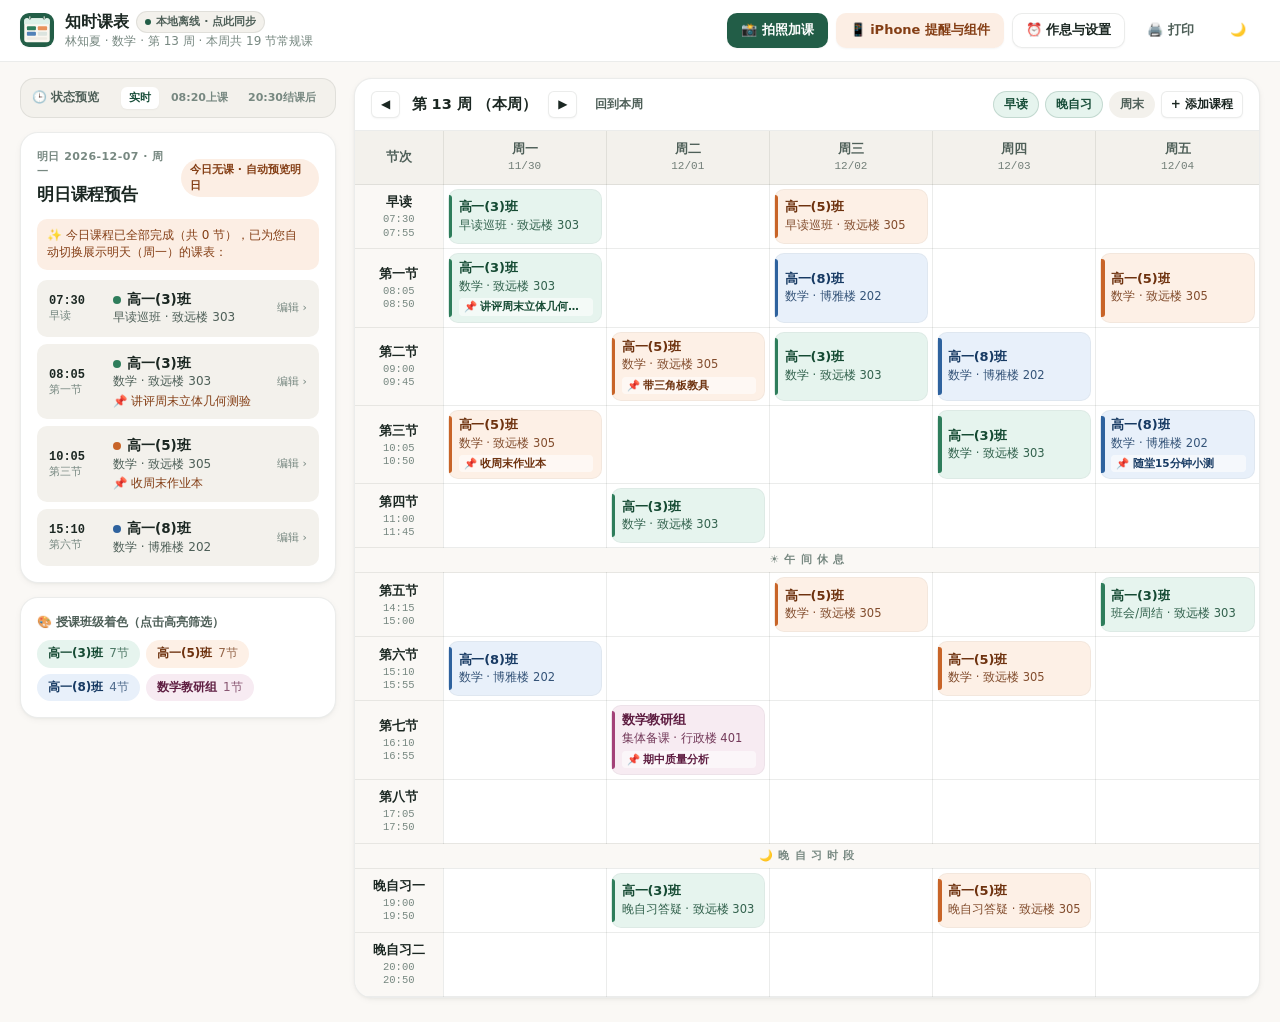
==== index.html @ 3571cd8d "feat: initial release of Teacher Timetable PWA v1.0.0" ====
<!DOCTYPE html>
<html lang="zh-CN" data-theme="light">
<head>
  <meta charset="UTF-8" />
  <meta name="viewport" content="width=device-width, initial-scale=1.0, viewport-fit=cover" />
  <title>知时课表 · 教师极简智能课程表 (PWA)</title>
  <meta name="description" content="专为中小学与职校教师打造的极简智能课程表 PWA：Web端一屏总览、今日上完自动预览明日课程、拍照AI识别导入、支持iPhone日历准时提醒与桌面小组件。" />
  <meta name="theme-color" content="#235E47" id="meta-theme-color" />

  <!-- iOS Safari PWA Home Screen Support -->
  <meta name="apple-mobile-web-app-capable" content="yes" />
  <meta name="apple-mobile-web-app-status-bar-style" content="default" />
  <meta name="apple-mobile-web-app-title" content="知时课表" />
  <link rel="apple-touch-icon" href="/icons/apple-touch-icon.png" />
  <link rel="icon" type="image/svg+xml" href="/icons/icon.svg" />
  <link rel="manifest" href="/manifest.webmanifest" />

  <link rel="stylesheet" href="/styles/index.css" />
</head>
<body data-mobile-tab="today">
  <!-- Top Navigation Header -->
  <header class="topbar">
    <div class="topbar-inner">
      <div class="brand-group">
        <img src="/icons/icon.svg" alt="知时课表图标" class="brand-logo" />
        <div class="brand-titles">
          <h1>
            <span>知时课表</span>
            <button type="button" class="sync-pill" id="btn-sync-pill" title="6位同步码多端同步">
              <span class="sync-dot"></span>
              <span id="sync-pill-text">本地离线 · 点此同步</span>
            </button>
          </h1>
          <div class="brand-subtitle" id="header-subtitle">加载课表中...</div>
        </div>
      </div>

      <nav class="topbar-actions" aria-label="主工具栏">
        <button type="button" class="btn btn-primary" id="btn-open-ocr">
          <span>📸 拍照加课</span>
        </button>
        <button type="button" class="btn btn-amber" id="btn-open-ios">
          <span>📱 iPhone 提醒与组件</span>
        </button>
        <button type="button" class="btn hide-mobile" id="btn-open-settings">
          <span>⏰ 作息与设置</span>
        </button>
        <button type="button" class="btn btn-ghost hide-mobile" id="btn-print" title="打印或导出PDF课表">
          <span>🖨️ 打印</span>
        </button>
        <button type="button" class="btn btn-ghost" id="btn-theme-toggle" title="切换浅色/深色模式" aria-label="切换主题">
          <span id="theme-icon">🌙</span>
        </button>
      </nav>
    </div>
  </header>

  <!-- Main Workspace -->
  <main class="workspace">
    <!-- Left Focus Rail (Desktop Sticky Rail / Mobile Default Today-Tomorrow View) -->
    <aside class="focus-rail" aria-label="今日与明日课程聚焦">
      <!-- Time Simulation Switcher so teachers/testers can verify Today -> Tomorrow switch immediately -->
      <div class="sim-bar">
        <span class="sim-bar-label">🕒 状态预览</span>
        <div class="sim-pills" role="group" aria-label="时间状态模拟">
          <button type="button" class="sim-pill active" data-sim="live" id="sim-btn-live">实时</button>
          <button type="button" class="sim-pill" data-sim="morning" id="sim-btn-morning">08:20上课</button>
          <button type="button" class="sim-pill" data-sim="afterschool" id="sim-btn-after">20:30结课后</button>
        </div>
      </div>

      <!-- Mobile Quick Day Selector -->
      <div class="mobile-day-strip" id="mobile-day-strip"></div>

      <!-- Smart Today ⇄ Tomorrow Card -->
      <section class="card" id="focus-card-container" aria-live="polite"></section>

      <!-- Class Color Legend & Spotlight Filter -->
      <section class="card" id="class-filter-card">
        <div class="class-chips-title">
          <span>🎨 授课班级着色（点击高亮筛选）</span>
          <button type="button" class="btn btn-ghost btn-sm" id="btn-clear-spotlight" style="display:none;">显示全部</button>
        </div>
        <div class="class-chips-wrap" id="class-chips-wrap"></div>
      </section>
    </aside>

    <!-- Main Full-Week Timetable Grid Stage -->
    <section class="grid-stage" aria-label="整周课程表总览">
      <div class="grid-toolbar">
        <div class="week-nav">
          <button type="button" class="btn btn-sm" id="btn-prev-week" aria-label="上一周">◀</button>
          <span class="week-label" id="week-nav-label">第 1 周</span>
          <button type="button" class="btn btn-sm" id="btn-next-week" aria-label="下一周">▶</button>
          <button type="button" class="btn btn-ghost btn-sm" id="btn-reset-week">回到本周</button>
        </div>

        <div class="grid-toggles">
          <button type="button" class="toggle-chip on" id="toggle-morning-read">早读</button>
          <button type="button" class="toggle-chip on" id="toggle-evening">晚自习</button>
          <button type="button" class="toggle-chip" id="toggle-weekend">周末</button>
          <button type="button" class="btn btn-sm" id="btn-quick-add-lesson">+ 添加课程</button>
        </div>
      </div>

      <div class="timetable-scroll">
        <table class="timetable-table" id="weekly-table">
          <thead id="weekly-thead"></thead>
          <tbody id="weekly-tbody"></tbody>
        </table>
      </div>
    </section>
  </main>

  <!-- Mobile Bottom Navigation Bar -->
  <nav class="mobile-tabbar" aria-label="移动端底部导航">
    <button type="button" class="mob-tab active" data-mob-tab="today" id="mob-tab-today">
      <span>📅</span>
      <span>今日/明日</span>
    </button>
    <button type="button" class="mob-tab" data-mob-tab="week" id="mob-tab-week">
      <span>🗂️</span>
      <span>整周课表</span>
    </button>
    <button type="button" class="mob-tab" data-mob-tab="ocr" id="mob-tab-ocr">
      <span>📸</span>
      <span>拍照加课</span>
    </button>
    <button type="button" class="mob-tab" data-mob-tab="ios" id="mob-tab-ios">
      <span>📱</span>
      <span>提醒/组件</span>
    </button>
  </nav>

  <!-- ========================================================================
       Modal 1: Lesson Editor + Single-Occurrence Override + Memo Note
       ======================================================================== -->
  <div class="modal-backdrop" id="modal-lesson" role="dialog" aria-modal="true" aria-labelledby="modal-lesson-title">
    <div class="modal-panel">
      <div class="modal-head">
        <div>
          <h2 id="modal-lesson-title">编辑课程与随堂备忘</h2>
          <p id="modal-lesson-subtitle">周一 · 第一节 (08:05 - 08:50)</p>
        </div>
        <button type="button" class="btn btn-ghost btn-sm" data-close-modal="modal-lesson">✕</button>
      </div>

      <div class="mode-tabs" role="tablist">
        <button type="button" class="mode-tab active" id="tab-edit-regular">每周常规课 & 备忘</button>
        <button type="button" class="mode-tab" id="tab-edit-override">仅本周调课 / 代课 / 停课</button>
      </div>

      <!-- Regular Weekly Lesson Form -->
      <form id="form-lesson-regular">
        <div class="form-grid">
          <div class="form-field">
            <label for="inp-les-day">星期</label>
            <select class="select" id="inp-les-day"></select>
          </div>
          <div class="form-field">
            <label for="inp-les-period">节次</label>
            <select class="select" id="inp-les-period"></select>
          </div>
          <div class="form-field">
            <label for="inp-les-class">授课班级（自动分配班级色标）*</label>
            <input class="input" type="text" id="inp-les-class" placeholder="例如：高一(3)班" required />
            <div class="quick-tags" id="quick-class-tags"></div>
          </div>
          <div class="form-field">
            <label for="inp-les-subject">科目 / 课程内容</label>
            <input class="input" type="text" id="inp-les-subject" placeholder="例如：数学 / 早读巡班" />
          </div>
          <div class="form-field">
            <label for="inp-les-room">教室 / 地点</label>
            <input class="input" type="text" id="inp-les-room" placeholder="例如：致远楼 303" />
          </div>
          <div class="form-field">
            <label for="inp-les-weektype">单双周规则</label>
            <select class="select" id="inp-les-weektype">
              <option value="all">每周都上</option>
              <option value="odd">仅单周上</option>
              <option value="even">仅双周上</option>
            </select>
          </div>
          <div class="form-field full">
            <label for="inp-les-memo">📌 随堂一句话备忘贴（在今日卡片、iPhone提醒与桌面小组件同步展示）</label>
            <input class="input" type="text" id="inp-les-memo" placeholder="如：收周末卷子 / 讲评第3章P42 / 带圆规三角板" />
            <div class="quick-tags">
              <button type="button" class="quick-tag" data-memo-fill="收作业本">收作业本</button>
              <button type="button" class="quick-tag" data-memo-fill="讲评测试卷">讲评测试卷</button>
              <button type="button" class="quick-tag" data-memo-fill="随堂小测">随堂小测</button>
              <button type="button" class="quick-tag" data-memo-fill="带教学教具">带教学教具</button>
              <button type="button" class="quick-tag" data-memo-fill="">清空备忘</button>
            </div>
          </div>
        </div>

        <div class="modal-foot">
          <button type="button" class="btn btn-danger" id="btn-delete-lesson">删除本节常规课</button>
          <div style="display:flex; gap:8px;">
            <button type="button" class="btn" data-close-modal="modal-lesson">取消</button>
            <button type="submit" class="btn btn-primary" id="btn-save-regular">保存课程</button>
          </div>
        </div>
      </form>

      <!-- Single-Date Override Form (调课 / 代课 / 停课) -->
      <form id="form-lesson-override" style="display:none;">
        <div class="form-grid">
          <div class="form-field full">
            <label for="inp-ov-type">仅对所选日期（<span id="ov-target-date-label"></span>）生效的临时变动类型</label>
            <select class="select" id="inp-ov-type">
              <option value="swap">🔄 临时调课（换班或换课，仅当天生效）</option>
              <option value="substitute">🤝 替同事代课（仅当天新增/替换）</option>
              <option value="cancel">⏸️ 本节停课 / 调走（当天免提醒，不删常规课表）</option>
              <option value="memo_only">📌 仅当天专属随堂备忘</option>
            </select>
          </div>
          <div class="form-field" id="ov-field-class">
            <label for="inp-ov-class">当天授课班级</label>
            <input class="input" type="text" id="inp-ov-class" placeholder="例如：高一(5)班" />
          </div>
          <div class="form-field" id="ov-field-subject">
            <label for="inp-ov-subject">当天科目</label>
            <input class="input" type="text" id="inp-ov-subject" placeholder="例如：数学" />
          </div>
          <div class="form-field" id="ov-field-room">
            <label for="inp-ov-room">当天教室</label>
            <input class="input" type="text" id="inp-ov-room" placeholder="例如：致远楼 305" />
          </div>
          <div class="form-field" id="ov-field-reason">
            <label for="inp-ov-reason">变动备注（如：与王老师周四第2节互换）</label>
            <input class="input" type="text" id="inp-ov-reason" placeholder="选填，方便日后核对课时" />
          </div>
          <div class="form-field full" id="ov-field-memo">
            <label for="inp-ov-memo">📌 当天随堂备忘贴</label>
            <input class="input" type="text" id="inp-ov-memo" placeholder="例如：布置代课自习任务" />
          </div>
        </div>

        <div class="modal-foot">
          <button type="button" class="btn btn-danger" id="btn-clear-override" style="display:none;">恢复原每周常规课</button>
          <div style="display:flex; gap:8px; margin-left:auto;">
            <button type="button" class="btn" data-close-modal="modal-lesson">取消</button>
            <button type="submit" class="btn btn-primary">保存单次变动</button>
          </div>
        </div>
      </form>
    </div>
  </div>

  <!-- ========================================================================
       Modal 2: Drag-and-Drop Swap Decision Prompt
       ======================================================================== -->
  <div class="modal-backdrop" id="modal-drag-swap" role="dialog" aria-modal="true">
    <div class="modal-panel" style="max-width:440px;">
      <div class="modal-head">
        <div>
          <h2>调整课程节次</h2>
          <p id="drag-swap-desc">您刚将课程拖动到了新节次，请选择生效范围：</p>
        </div>
        <button type="button" class="btn btn-ghost btn-sm" data-close-modal="modal-drag-swap">✕</button>
      </div>
      <div style="display:flex; flex-direction:column; gap:10px;">
        <button type="button" class="btn btn-primary" id="btn-swap-this-week" style="justify-content:flex-start; padding:12px 14px;">
          🔄 仅本周临时调换（推荐 · 不改动其他周常规课表）
        </button>
        <button type="button" class="btn" id="btn-swap-permanent" style="justify-content:flex-start; padding:12px 14px;">
          📌 永久修改每周固定课表
        </button>
      </div>
    </div>
  </div>

  <!-- ========================================================================
       Modal 3: Photo OCR Import + Interactive Grid Proofreader
       ======================================================================== -->
  <div class="modal-backdrop" id="modal-ocr" role="dialog" aria-modal="true" aria-labelledby="modal-ocr-title">
    <div class="modal-panel modal-wide">
      <div class="modal-head">
        <div>
          <h2 id="modal-ocr-title">📸 拍照 / 智能导入课程表</h2>
          <p>支持教务处纸质课表拍照、Excel/钉钉截图识别，导入前可在右侧网格可视化校对</p>
        </div>
        <button type="button" class="btn btn-ghost btn-sm" data-close-modal="modal-ocr">✕</button>
      </div>

      <div class="mode-tabs">
        <button type="button" class="mode-tab active" id="ocr-tab-photo">📷 拍照 / 传图 AI 识别</button>
        <button type="button" class="mode-tab" id="ocr-tab-text">📋 粘贴 Excel / 文本 / 免Key提示词</button>
      </div>

      <!-- Photo Upload Panel -->
      <div id="ocr-panel-photo">
        <input type="file" id="inp-ocr-file" accept="image/*" style="display:none;" />
        <div class="ocr-dropzone" id="ocr-dropzone">
          <div style="font-size:28px; margin-bottom:6px;">📸</div>
          <div style="font-weight:700; font-size:15px; margin-bottom:4px;">点击拍照 / 从手机相册选择课表照片，或将截图拖入此处</div>
          <div style="font-size:12px; color:var(--ink-muted); margin-bottom:12px;">支持纸质任课表、Excel排课截图、微信群课表图</div>
          <div style="display:flex; justify-content:center; gap:10px; flex-wrap:wrap;">
            <button type="button" class="btn btn-primary" id="btn-pick-photo">选择照片 / 拍照</button>
            <button type="button" class="btn btn-amber" id="btn-try-demo-photo">✨ 试用示例纸质课表照片（秒出体验）</button>
          </div>
        </div>

        <details style="margin-top:10px; background:var(--bg-subtle); padding:10px 14px; border-radius:var(--radius-sm);">
          <summary style="cursor:pointer; font-size:12.5px; font-weight:700; color:var(--ink-secondary);">
            ⚙️ 视觉大模型接口设置（支持服务端预设或填入通义千问 Qwen-VL / OpenAI 兼容 Key）
          </summary>
          <div class="form-grid" style="margin-top:10px;">
            <div class="form-field">
              <label for="inp-vision-base">API 接口地址 (OpenAI 兼容)</label>
              <input class="input" type="text" id="inp-vision-base" placeholder="https://dashscope.aliyuncs.com/compatible-mode/v1" />
            </div>
            <div class="form-field">
              <label for="inp-vision-model">视觉模型名称</label>
              <input class="input" type="text" id="inp-vision-model" placeholder="qwen-vl-max-latest" />
            </div>
            <div class="form-field full">
              <label for="inp-vision-key">API Key（仅保存在您本地浏览器，服务端已配环境变量时可留空）</label>
              <input class="input" type="password" id="inp-vision-key" placeholder="sk-..." />
            </div>
          </div>
        </details>
      </div>

      <!-- Text / Excel / Prompt Fallback Panel -->
      <div id="ocr-panel-text" style="display:none;">
        <div style="display:flex; align-items:center; justify-content:space-between; gap:8px; margin-bottom:8px; flex-wrap:wrap;">
          <span style="font-size:12.5px; color:var(--ink-secondary);">
            没配 API Key？点右侧复制专属提示词，连同照片发给<strong>豆包 / Kimi / 通义 / 元宝</strong>，把返回的 JSON 粘在下方即可；也支持直接从 Excel 复制表格粘贴！
          </span>
          <button type="button" class="btn btn-amber btn-sm" id="btn-copy-ai-prompt">📋 一键复制 AI 识图提示词</button>
        </div>
        <textarea class="textarea" id="inp-ocr-rawtext" rows="6" placeholder="支持粘贴：&#10;1. 任意 AI 返回的 JSON 代码块&#10;2. Excel / WPS 直接框选复制的课表单元格&#10;3. 文本行，例如：周一 第1-2节 高一(3)班 数学 致远楼303"></textarea>
        <div style="margin-top:8px; text-align:right;">
          <button type="button" class="btn btn-primary" id="btn-parse-rawtext">解析文本并进入网格校对 ›</button>
        </div>
      </div>

      <!-- Split-Screen Visual Proofreader (shown after photo/text recognition) -->
      <div id="ocr-proof-section" style="display:none;">
        <div style="margin-top:16px; padding-top:14px; border-top:1px solid var(--border-hairline); display:flex; align-items:center; justify-content:space-between; flex-wrap:wrap; gap:8px;">
          <div>
            <strong id="ocr-proof-summary" style="font-size:14.5px; color:var(--brand-ink);">✅ 已识别出 19 节课程</strong>
            <span style="font-size:12px; color:var(--ink-muted); margin-left:8px;">点击右侧任意格子可微调班级/科目，核对无误后点击底部确认导入</span>
          </div>
          <label style="font-size:12.5px; display:flex; align-items:center; gap:6px;">
            导入方式：
            <select class="select" id="sel-import-mode" style="width:auto; padding:4px 8px; font-size:12px;">
              <option value="replace">覆盖现有周课表（推荐新学期）</option>
              <option value="merge">合并追加（保留不冲突的原课程）</option>
            </select>
          </label>
        </div>

        <div class="ocr-split">
          <div class="ocr-photo-box" id="ocr-photo-preview-wrap">
            <img id="ocr-photo-img" src="/sample-timetable.png" alt="课表原图对照" />
          </div>
          <div style="overflow-x:auto;">
            <table class="proof-grid-table" id="ocr-proof-table"></table>
          </div>
        </div>

        <div class="modal-foot">
          <button type="button" class="btn btn-ghost" id="btn-reset-ocr">重新上传</button>
          <div style="display:flex; gap:8px;">
            <button type="button" class="btn" data-close-modal="modal-ocr">取消</button>
            <button type="button" class="btn btn-primary" id="btn-confirm-ocr-import">✅ 确认导入到我的课程表</button>
          </div>
        </div>
      </div>
    </div>
  </div>

  <!-- ========================================================================
       Modal 4: iPhone Reminders, Scriptable Home Screen Widget & 6-Digit Sync
       ======================================================================== -->
  <div class="modal-backdrop" id="modal-ios" role="dialog" aria-modal="true" aria-labelledby="modal-ios-title">
    <div class="modal-panel modal-wide">
      <div class="modal-head">
        <div>
          <h2 id="modal-ios-title">📱 iPhone 课程提醒 · 今日/明日桌面小组件 · 多端同步</h2>
          <p>无需开发或安装专属 App，一套 Web/PWA 同时打通苹果系统日历闹钟与桌面小组件</p>
        </div>
        <button type="button" class="btn btn-ghost btn-sm" data-close-modal="modal-ios">✕</button>
      </div>

      <!-- Step 1: 6-digit Sync Code -->
      <div class="sync-code-box" style="margin-bottom:16px; flex-wrap:wrap;">
        <div>
          <div style="font-size:12px; font-weight:700; color:var(--ink-secondary);">第一步：6 位多端同步码（免注册 · 电脑排课手机秒同步，同时用于小组件与日历动态订阅）</div>
          <div style="display:flex; align-items:center; gap:12px; margin-top:4px;">
            <span class="sync-digits" id="ios-sync-code-display">未开启</span>
            <span id="ios-sync-status-hint" style="font-size:12px; color:var(--ink-muted);">生成后修改课表将自动云端同步</span>
          </div>
        </div>
        <div style="display:flex; gap:8px; flex-wrap:wrap; align-items:center;">
          <button type="button" class="btn btn-primary btn-sm" id="btn-create-sync-code">✨ 一键生成同步码</button>
          <input class="input" type="text" id="inp-join-sync-code" placeholder="输入已有6位码" maxlength="12" style="width:128px; padding:5px 9px; font-size:12.5px;" />
          <button type="button" class="btn btn-sm" id="btn-pull-sync-code">拉取同步</button>
        </div>
      </div>

      <div style="display:grid; grid-template-columns: repeat(auto-fit, minmax(340px, 1fr)); gap:16px;">
        <!-- Left Card: Apple System Calendar Reminder + PWA Push -->
        <div class="card" style="background:var(--bg-canvas);">
          <h3 style="margin:0 0 6px; font-size:15.5px;">🔔 1. 苹果手机准时上课提醒（零安装首选）</h3>
          <p style="margin:0 0 12px; font-size:12.5px; color:var(--ink-secondary);">
            点击下方「一键订阅到苹果日历」，iPhone 自带日历将在课前弹窗响铃（锁屏与 Apple Watch 均生效），您在网页端<strong>临时调课或写随堂备忘</strong>会自动同步！
          </p>

          <div class="form-field" style="margin-bottom:12px;">
            <label for="sel-reminder-min">课前提醒提前量</label>
            <select class="select" id="sel-reminder-min">
              <option value="5">课前 5 分钟提醒</option>
              <option value="10">课前 10 分钟提醒</option>
              <option value="15" selected>课前 15 分钟提醒（推荐）</option>
              <option value="20">课前 20 分钟提醒</option>
              <option value="30">课前 30 分钟提醒</option>
            </select>
          </div>

          <div style="display:flex; flex-direction:column; gap:8px;">
            <a class="btn btn-primary" id="link-webcal-subscribe" href="#" style="text-decoration:none;">
              📅 一键订阅到 iPhone 苹果日历 (webcal://)
            </a>
            <div style="display:flex; gap:8px;">
              <button type="button" class="btn btn-sm" id="btn-copy-ics-url" style="flex:1;">复制日历订阅链接</button>
              <button type="button" class="btn btn-sm" id="btn-download-ics" style="flex:1;">下载离线 .ics 文件</button>
            </div>
          </div>

          <hr style="border:none; border-top:1px solid var(--border-hairline); margin:14px 0;" />

          <div style="display:flex; align-items:center; justify-content:space-between; gap:8px;">
            <div>
              <div style="font-weight:700; font-size:13px;">PWA 主屏幕网页通知（双重兜底）</div>
              <div style="font-size:11.5px; color:var(--ink-muted);">Safari「分享 → 添加到主屏幕」后可开启课前通知</div>
            </div>
            <div style="display:flex; gap:6px;">
              <button type="button" class="btn btn-sm" id="btn-enable-pwa-notify">开启通知</button>
              <button type="button" class="btn btn-ghost btn-sm" id="btn-test-pwa-notify">测试提醒</button>
            </div>
          </div>
        </div>

        <!-- Right Card: iOS Home Screen Widget (Today -> Tomorrow Auto Switch) -->
        <div class="card" style="background:var(--bg-canvas);">
          <div style="display:flex; align-items:center; justify-content:space-between; gap:8px; margin-bottom:6px;">
            <h3 style="margin:0; font-size:15.5px;">🧩 2. iPhone 桌面小组件（没课自动看明天）</h3>
          </div>
          <p style="margin:0 0 10px; font-size:12.5px; color:var(--ink-secondary);">
            实时模拟您的课表在 iPhone 桌面上的真实效果——<strong>白天展示今日剩余课，最后一节下课（或当天无课）立即自动切换为明日预告</strong>：
          </p>

          <!-- Live iOS Widget Simulator -->
          <div class="ios-sim-shell">
            <div style="display:flex; gap:6px; flex-wrap:wrap; justify-content:center;">
              <button type="button" class="btn btn-sm" id="wsim-mode-today">☀️ 预览：白天有课态</button>
              <button type="button" class="btn btn-sm" id="wsim-mode-tomorrow">🌙 预览：结课后看明天</button>
              <button type="button" class="btn btn-ghost btn-sm" id="wsim-toggle-dark">切换深浅外观</button>
            </div>

            <div class="ios-widget-card" id="ios-widget-preview-box"></div>
          </div>

          <div style="margin-top:12px; display:flex; gap:8px;">
            <button type="button" class="btn btn-primary" id="btn-copy-scriptable" style="flex:2;">
              📋 一键复制我的专属小组件代码
            </button>
            <button type="button" class="btn btn-sm" id="btn-download-scriptable" style="flex:1;">
              下载 .js 脚本
            </button>
          </div>
          <div style="margin-top:8px; font-size:11.5px; color:var(--ink-muted); line-height:1.5;">
            💡 <strong>30秒配置步骤</strong>：① App Store 免费安装 <strong>Scriptable</strong> → ② 点右上角 <code>+</code> 粘贴上方代码 → ③ 长按 iPhone 桌面添加 Scriptable 中号小组件并选择该脚本即可！
          </div>
        </div>
      </div>
    </div>
  </div>

  <!-- ========================================================================
       Modal 5: Period Bell Times & Teacher Settings
       ======================================================================== -->
  <div class="modal-backdrop" id="modal-settings" role="dialog" aria-modal="true" aria-labelledby="modal-settings-title">
    <div class="modal-panel modal-wide">
      <div class="modal-head">
        <div>
          <h2 id="modal-settings-title">⏰ 学校作息时间与个人设置</h2>
          <p>内置中小学标准节次模板，支持一键批量顺延每节课时长与数据备份</p>
        </div>
        <button type="button" class="btn btn-ghost btn-sm" data-close-modal="modal-settings">✕</button>
      </div>

      <div class="form-grid" style="margin-bottom:16px;">
        <div class="form-field">
          <label for="inp-set-teacher">教师称呼</label>
          <input class="input" type="text" id="inp-set-teacher" placeholder="如：林老师" />
        </div>
        <div class="form-field">
          <label for="inp-set-subject">主要任教学科（新增课程时自动填入）</label>
          <input class="input" type="text" id="inp-set-subject" placeholder="如：数学" />
        </div>
        <div class="form-field">
          <label for="inp-set-semstart">本学期第一周周一日期（用于计算第几周与单双周）</label>
          <input class="input" type="date" id="inp-set-semstart" />
        </div>
        <div class="form-field">
          <label>一键套用标准作息模板</label>
          <div style="display:flex; gap:8px;">
            <button type="button" class="btn btn-sm" id="btn-preset-45">初高中 45 分钟制</button>
            <button type="button" class="btn btn-sm" id="btn-preset-40">小学 40 分钟制</button>
          </div>
        </div>
      </div>

      <div style="max-height:300px; overflow-y:auto; border:1px solid var(--border-hairline); border-radius:var(--radius-md); padding:10px;">
        <table class="proof-grid-table" id="settings-periods-table"></table>
      </div>

      <div class="modal-foot" style="flex-wrap:wrap;">
        <div style="display:flex; gap:8px; flex-wrap:wrap;">
          <button type="button" class="btn btn-sm" id="btn-export-json">导出 JSON 备份</button>
          <label class="btn btn-sm" style="margin:0;">
            导入 JSON 备份
            <input type="file" id="inp-import-json" accept=".json,application/json" style="display:none;" />
          </label>
          <button type="button" class="btn btn-danger btn-sm" id="btn-clear-all-lessons">清空整表重排</button>
        </div>
        <div style="display:flex; gap:8px;">
          <button type="button" class="btn" data-close-modal="modal-settings">取消</button>
          <button type="button" class="btn btn-primary" id="btn-save-settings">保存作息与设置</button>
        </div>
      </div>
    </div>
  </div>

  <!-- Toast Container -->
  <div class="toast-stack" id="toast-stack" aria-live="polite"></div>

  <script type="module" src="/js/app.js"></script>
</body>
</html>
---- styles/index.css ----
/* ==========================================================================
   知时课表 · Teacher Timetable PWA — Core Design System (Vanilla CSS)
   Aesthetic: Warm Campus Editorial · Crisp, Calm, Glanceable
   ========================================================================== */

:root {
  /* Surfaces */
  --bg-canvas: hsl(40, 33%, 97%);
  --bg-surface: hsl(0, 0%, 100%);
  --bg-subtle: hsl(40, 22%, 94%);
  --bg-muted: hsl(40, 18%, 91%);
  --bg-elevated: hsla(0, 0%, 100%, 0.92);

  /* Typography Ink */
  --ink-primary: hsl(156, 18%, 13%);
  --ink-secondary: hsl(156, 10%, 34%);
  --ink-muted: hsl(156, 7%, 50%);
  --ink-faint: hsl(156, 6%, 66%);

  /* Brand & Functional Accents */
  --brand: hsl(157, 46%, 25%);
  --brand-hover: hsl(157, 48%, 20%);
  --brand-soft: hsl(154, 38%, 93%);
  --brand-ink: hsl(157, 52%, 20%);

  --amber: hsl(23, 67%, 46%);
  --amber-soft: hsl(26, 78%, 94%);
  --amber-ink: hsl(22, 72%, 30%);

  --danger: hsl(4, 62%, 48%);
  --danger-soft: hsl(4, 76%, 95%);

  /* Hairlines & Elevation */
  --border-hairline: hsla(156, 16%, 16%, 0.09);
  --border-strong: hsla(156, 16%, 16%, 0.17);
  --shadow-xs: 0 1px 2px hsla(156, 20%, 12%, 0.04);
  --shadow-sm: 0 2px 8px -2px hsla(156, 20%, 12%, 0.07), 0 1px 3px hsla(156, 20%, 12%, 0.04);
  --shadow-md: 0 10px 28px -6px hsla(156, 22%, 12%, 0.10), 0 2px 6px hsla(156, 20%, 12%, 0.05);
  --shadow-modal: 0 24px 60px -12px hsla(156, 25%, 10%, 0.24);

  /* Radii */
  --radius-xs: 6px;
  --radius-sm: 10px;
  --radius-md: 14px;
  --radius-lg: 18px;
  --radius-xl: 24px;

  /* 8 Harmonious Teaching-Class Color Palettes (Light) */
  --cls-0-bg: #E6F4EE; --cls-0-ink: #154A33; --cls-0-bar: #2E7D5B;
  --cls-1-bg: #FDF0E6; --cls-1-ink: #6E320F; --cls-1-bar: #C86428;
  --cls-2-bg: #E8F0FA; --cls-2-ink: #173A63; --cls-2-bar: #2E629E;
  --cls-3-bg: #F7EBF2; --cls-3-ink: #5E1D41; --cls-3-bar: #A34178;
  --cls-4-bg: #EEF3E4; --cls-4-ink: #324711; --cls-4-bar: #5C7A29;
  --cls-5-bg: #F5EFE4; --cls-5-ink: #4F3914; --cls-5-bar: #8C6830;
  --cls-6-bg: #E5F3F5; --cls-6-ink: #11464F; --cls-6-bar: #237887;
  --cls-7-bg: #FCECEB; --cls-7-ink: #661D1A; --cls-7-bar: #B8433E;

  --font-sans: -apple-system, BlinkMacSystemFont, "PingFang SC", "Hiragino Sans GB", "Noto Sans CJK SC", "Microsoft YaHei", system-ui, sans-serif;
  --font-mono: ui-monospace, SFMono-Regular, "SF Mono", Menlo, Consolas, monospace;

  --safe-top: env(safe-area-inset-top, 0px);
  --safe-bottom: env(safe-area-inset-bottom, 0px);
}

[data-theme="dark"] {
  --bg-canvas: hsl(210, 14%, 10%);
  --bg-surface: hsl(210, 13%, 14%);
  --bg-subtle: hsl(210, 12%, 18%);
  --bg-muted: hsl(210, 11%, 22%);
  --bg-elevated: hsla(210, 13%, 15%, 0.92);

  --ink-primary: hsl(150, 14%, 93%);
  --ink-secondary: hsl(150, 8%, 72%);
  --ink-muted: hsl(150, 6%, 54%);
  --ink-faint: hsl(150, 5%, 38%);

  --brand: hsl(155, 44%, 56%);
  --brand-hover: hsl(155, 48%, 63%);
  --brand-soft: hsla(155, 42%, 40%, 0.20);
  --brand-ink: hsl(155, 55%, 76%);

  --amber: hsl(27, 82%, 64%);
  --amber-soft: hsla(27, 70%, 42%, 0.22);
  --amber-ink: hsl(28, 86%, 78%);

  --danger: hsl(4, 72%, 64%);
  --danger-soft: hsla(4, 65%, 45%, 0.22);

  --border-hairline: hsla(150, 15%, 88%, 0.09);
  --border-strong: hsla(150, 15%, 88%, 0.18);
  --shadow-xs: 0 1px 2px hsla(0, 0%, 0%, 0.25);
  --shadow-sm: 0 2px 8px hsla(0, 0%, 0%, 0.32);
  --shadow-md: 0 12px 28px hsla(0, 0%, 0%, 0.45);
  --shadow-modal: 0 24px 64px hsla(0, 0%, 0%, 0.65);

  --cls-0-bg: #18362B; --cls-0-ink: #95E4BE; --cls-0-bar: #44A67B;
  --cls-1-bg: #3A2517; --cls-1-ink: #F7BE97; --cls-1-bar: #DF7B3F;
  --cls-2-bg: #192C40; --cls-2-ink: #9DC6F7; --cls-2-bar: #4B86C8;
  --cls-3-bg: #381D2E; --cls-3-ink: #F2AAD1; --cls-3-bar: #C45A95;
  --cls-4-bg: #27321A; --cls-4-ink: #C3E38C; --cls-4-bar: #7DA13D;
  --cls-5-bg: #352B1D; --cls-5-ink: #E8CB9A; --cls-5-bar: #B08644;
  --cls-6-bg: #163136; --cls-6-ink: #90DCE8; --cls-6-bar: #3799A8;
  --cls-7-bg: #3B1C1A; --cls-7-ink: #F7A8A4; --cls-7-bar: #D65B56;
}

*, *::before, *::after {
  box-sizing: border-box;
}

html, body {
  margin: 0;
  padding: 0;
  background: var(--bg-canvas);
  color: var(--ink-primary);
  font-family: var(--font-sans);
  font-size: 14px;
  line-height: 1.45;
  -webkit-font-smoothing: antialiased;
  -webkit-tap-highlight-color: transparent;
}

button, input, select, textarea {
  font: inherit;
  color: inherit;
}

button {
  cursor: pointer;
}

/* ==========================================================================
   Top Navigation Bar
   ========================================================================== */
.topbar {
  position: sticky;
  top: 0;
  z-index: 40;
  padding-top: var(--safe-top);
  background: var(--bg-elevated);
  backdrop-filter: blur(14px);
  -webkit-backdrop-filter: blur(14px);
  border-bottom: 1px solid var(--border-hairline);
}

.topbar-inner {
  max-width: 1480px;
  margin: 0 auto;
  padding: 10px 20px;
  display: flex;
  align-items: center;
  justify-content: space-between;
  gap: 12px;
}

.brand-group {
  display: flex;
  align-items: center;
  gap: 11px;
  min-width: 0;
}

.brand-logo {
  width: 34px;
  height: 34px;
  border-radius: 9px;
  flex-shrink: 0;
  box-shadow: var(--shadow-xs);
}

.brand-titles h1 {
  margin: 0;
  font-size: 16px;
  font-weight: 700;
  letter-spacing: -0.01em;
  display: flex;
  align-items: center;
  gap: 8px;
  white-space: nowrap;
}

.brand-subtitle {
  font-size: 12px;
  color: var(--ink-muted);
  display: flex;
  align-items: center;
  gap: 8px;
}

.sync-pill {
  display: inline-flex;
  align-items: center;
  gap: 5px;
  padding: 2px 8px;
  border-radius: 99px;
  font-size: 11px;
  font-weight: 600;
  background: var(--bg-subtle);
  color: var(--ink-secondary);
  border: 1px solid var(--border-hairline);
  cursor: pointer;
  transition: background 0.15s ease, border-color 0.15s ease;
}

.sync-pill:hover {
  background: var(--brand-soft);
  color: var(--brand-ink);
}

.sync-dot {
  width: 6px;
  height: 6px;
  border-radius: 50%;
  background: var(--brand);
}

.topbar-actions {
  display: flex;
  align-items: center;
  gap: 8px;
  flex-wrap: wrap;
}

/* ==========================================================================
   Buttons & Segmented Controls
   ========================================================================== */
.btn {
  display: inline-flex;
  align-items: center;
  justify-content: center;
  gap: 6px;
  padding: 7px 13px;
  border-radius: var(--radius-sm);
  font-size: 13px;
  font-weight: 600;
  border: 1px solid var(--border-hairline);
  background: var(--bg-surface);
  color: var(--ink-primary);
  box-shadow: var(--shadow-xs);
  transition: transform 0.12s ease, background 0.15s ease, border-color 0.15s ease, box-shadow 0.15s ease;
  white-space: nowrap;
}

.btn:hover {
  background: var(--bg-subtle);
  border-color: var(--border-strong);
}

.btn:active {
  transform: scale(0.98);
}

.btn-primary {
  background: var(--brand);
  color: #FFFFFF;
  border-color: transparent;
}

[data-theme="dark"] .btn-primary {
  color: #0E1D16;
}

.btn-primary:hover {
  background: var(--brand-hover);
  border-color: transparent;
}

.btn-amber {
  background: var(--amber-soft);
  color: var(--amber-ink);
  border-color: transparent;
}

.btn-amber:hover {
  filter: brightness(0.97);
}

.btn-ghost {
  background: transparent;
  box-shadow: none;
  border-color: transparent;
  color: var(--ink-secondary);
}

.btn-ghost:hover {
  background: var(--bg-subtle);
  color: var(--ink-primary);
  border-color: transparent;
}

.btn-sm {
  padding: 4px 9px;
  font-size: 12px;
  border-radius: var(--radius-xs);
}

.btn-danger {
  background: var(--danger-soft);
  color: var(--danger);
  border-color: transparent;
}

.icon-svg {
  width: 15px;
  height: 15px;
  flex-shrink: 0;
}

/* ==========================================================================
   Main Workspace Layout (Desktop 2-Column Glanceable, Mobile Adaptive)
   ========================================================================== */
.workspace {
  max-width: 1480px;
  margin: 0 auto;
  padding: 16px 20px calc(24px + var(--safe-bottom));
  display: grid;
  grid-template-columns: 316px minmax(0, 1fr);
  gap: 18px;
  align-items: start;
}

/* ==========================================================================
   Left Focus Rail (Now / Next ⇄ Tomorrow Auto-Switch + Class Spotlight)
   ========================================================================== */
.focus-rail {
  display: flex;
  flex-direction: column;
  gap: 14px;
  position: sticky;
  top: 70px;
}

.card {
  background: var(--bg-surface);
  border: 1px solid var(--border-hairline);
  border-radius: var(--radius-lg);
  box-shadow: var(--shadow-sm);
  padding: 16px;
}

/* Time Simulator Bar (for testing Today vs After-School Tomorrow mode) */
.sim-bar {
  display: flex;
  align-items: center;
  justify-content: space-between;
  gap: 6px;
  padding: 8px 11px;
  background: var(--bg-subtle);
  border-radius: var(--radius-md);
  border: 1px solid var(--border-hairline);
  font-size: 12px;
}

.sim-bar-label {
  color: var(--ink-secondary);
  font-weight: 600;
  display: flex;
  align-items: center;
  gap: 5px;
}

.sim-pills {
  display: flex;
  gap: 4px;
}

.sim-pill {
  padding: 3px 8px;
  border-radius: var(--radius-xs);
  border: none;
  background: transparent;
  color: var(--ink-muted);
  font-size: 11px;
  font-weight: 600;
  transition: all 0.14s ease;
}

.sim-pill.active {
  background: var(--bg-surface);
  color: var(--brand-ink);
  box-shadow: var(--shadow-xs);
}

/* Hero Focus Card */
.focus-header {
  display: flex;
  align-items: center;
  justify-content: space-between;
  gap: 8px;
  margin-bottom: 12px;
}

.focus-title-group {
  display: flex;
  flex-direction: column;
  gap: 2px;
}

.focus-eyebrow {
  font-size: 11px;
  font-weight: 700;
  letter-spacing: 0.04em;
  text-transform: uppercase;
  color: var(--ink-muted);
}

.focus-heading {
  margin: 0;
  font-size: 17px;
  font-weight: 700;
  letter-spacing: -0.01em;
}

.status-tag {
  display: inline-flex;
  align-items: center;
  gap: 5px;
  padding: 3px 9px;
  border-radius: 99px;
  font-size: 11px;
  font-weight: 600;
}

.status-tag.today {
  background: var(--brand-soft);
  color: var(--brand-ink);
}

.status-tag.tomorrow {
  background: var(--amber-soft);
  color: var(--amber-ink);
}

/* Spotlight Active/Next Lesson Box */
.hero-next-box {
  padding: 13px 14px;
  border-radius: var(--radius-md);
  margin-bottom: 12px;
  position: relative;
  overflow: hidden;
  border: 1px solid var(--border-hairline);
}

.hero-next-meta {
  display: flex;
  align-items: center;
  justify-content: space-between;
  font-size: 12px;
  font-weight: 600;
  margin-bottom: 5px;
}

.hero-next-class {
  font-size: 20px;
  font-weight: 800;
  letter-spacing: -0.02em;
  margin-bottom: 3px;
}

.hero-next-sub {
  font-size: 13px;
  opacity: 0.88;
  display: flex;
  align-items: center;
  gap: 8px;
  flex-wrap: wrap;
}

.hero-memo {
  margin-top: 8px;
  padding: 5px 9px;
  border-radius: var(--radius-xs);
  background: hsla(0, 0%, 100%, 0.62);
  font-size: 12px;
  font-weight: 600;
  display: flex;
  align-items: center;
  gap: 5px;
}

[data-theme="dark"] .hero-memo {
  background: hsla(0, 0%, 0%, 0.28);
}

.progress-track {
  margin-top: 10px;
  height: 5px;
  border-radius: 99px;
  background: hsla(0, 0%, 0%, 0.09);
  overflow: hidden;
}

[data-theme="dark"] .progress-track {
  background: hsla(0, 0%, 100%, 0.12);
}

.progress-fill {
  height: 100%;
  border-radius: 99px;
  transition: width 0.3s ease;
}

/* Timeline list inside Focus Card & Mobile Today Tab */
.day-timeline {
  display: flex;
  flex-direction: column;
  gap: 7px;
}

.timeline-item {
  display: grid;
  grid-template-columns: 54px minmax(0, 1fr) auto;
  align-items: center;
  gap: 10px;
  padding: 9px 11px;
  border-radius: var(--radius-sm);
  background: var(--bg-subtle);
  border: 1px solid transparent;
  cursor: pointer;
  transition: transform 0.12s ease, border-color 0.15s ease, opacity 0.15s ease;
}

.timeline-item:hover {
  border-color: var(--border-strong);
}

.timeline-item.done {
  opacity: 0.52;
}

.timeline-item.active {
  background: var(--bg-surface);
  border-color: var(--brand);
  box-shadow: var(--shadow-xs);
}

.tl-time {
  display: flex;
  flex-direction: column;
  font-family: var(--font-mono);
  font-size: 12px;
  font-weight: 700;
  line-height: 1.25;
}

.tl-period {
  font-family: var(--font-sans);
  font-size: 10.5px;
  font-weight: 500;
  color: var(--ink-muted);
}

.tl-body {
  min-width: 0;
}

.tl-class-row {
  display: flex;
  align-items: center;
  gap: 6px;
  font-weight: 700;
  font-size: 13.5px;
}

.tl-swatch {
  width: 8px;
  height: 8px;
  border-radius: 50%;
  flex-shrink: 0;
}

.tl-sub {
  font-size: 12px;
  color: var(--ink-secondary);
  white-space: nowrap;
  overflow: hidden;
  text-overflow: ellipsis;
}

.tl-memo {
  font-size: 11.5px;
  color: var(--amber-ink);
  margin-top: 2px;
  white-space: nowrap;
  overflow: hidden;
  text-overflow: ellipsis;
}

.empty-day-state {
  text-align: center;
  padding: 20px 12px;
  color: var(--ink-secondary);
  background: var(--bg-subtle);
  border-radius: var(--radius-md);
}

.empty-day-state strong {
  display: block;
  font-size: 14px;
  color: var(--ink-primary);
  margin-bottom: 4px;
}

/* Mobile Day Strip (shown in Today view on mobile) */
.mobile-day-strip {
  display: none;
  grid-template-columns: repeat(7, 1fr);
  gap: 5px;
  margin-bottom: 12px;
}

.day-chip {
  display: flex;
  flex-direction: column;
  align-items: center;
  padding: 7px 2px;
  border-radius: var(--radius-sm);
  border: 1px solid var(--border-hairline);
  background: var(--bg-surface);
  font-size: 12px;
  gap: 2px;
}

.day-chip .d-num {
  font-family: var(--font-mono);
  font-size: 11px;
  color: var(--ink-muted);
}

.day-chip.selected {
  background: var(--brand);
  color: #FFFFFF;
  border-color: transparent;
}

[data-theme="dark"] .day-chip.selected {
  color: #0E1D16;
}

.day-chip.selected .d-num {
  color: inherit;
  opacity: 0.85;
}

/* Class Filter Chips Card */
.class-chips-title {
  font-size: 12px;
  font-weight: 700;
  color: var(--ink-secondary);
  margin: 0 0 9px;
  display: flex;
  align-items: center;
  justify-content: space-between;
}

.class-chips-wrap {
  display: flex;
  flex-wrap: wrap;
  gap: 6px;
}

.class-filter-chip {
  display: inline-flex;
  align-items: center;
  gap: 6px;
  padding: 4px 10px;
  border-radius: 99px;
  font-size: 12px;
  font-weight: 600;
  border: 1px solid transparent;
  transition: transform 0.12s ease, opacity 0.15s ease, box-shadow 0.15s ease;
}

.class-filter-chip.dimmed {
  opacity: 0.38;
}

.class-filter-chip.selected {
  box-shadow: 0 0 0 2px var(--ink-primary);
}

/* ==========================================================================
   Main Timetable Stage (Glanceable Full-Week Grid)
   ========================================================================== */
.grid-stage {
  background: var(--bg-surface);
  border: 1px solid var(--border-hairline);
  border-radius: var(--radius-lg);
  box-shadow: var(--shadow-sm);
  overflow: hidden;
}

.grid-toolbar {
  padding: 12px 16px;
  border-bottom: 1px solid var(--border-hairline);
  display: flex;
  align-items: center;
  justify-content: space-between;
  gap: 12px;
  flex-wrap: wrap;
}

.week-nav {
  display: flex;
  align-items: center;
  gap: 8px;
}

.week-label {
  font-size: 14.5px;
  font-weight: 700;
  min-width: 132px;
  text-align: center;
}

.grid-toggles {
  display: flex;
  align-items: center;
  gap: 6px;
  flex-wrap: wrap;
}

.toggle-chip {
  padding: 4px 10px;
  border-radius: 99px;
  font-size: 12px;
  font-weight: 600;
  background: var(--bg-subtle);
  color: var(--ink-secondary);
  border: 1px solid transparent;
}

.toggle-chip.on {
  background: var(--brand-soft);
  color: var(--brand-ink);
  border-color: hsla(157, 46%, 25%, 0.18);
}

/* Timetable Matrix Table */
.timetable-scroll {
  width: 100%;
  overflow-x: auto;
}

.timetable-table {
  width: 100%;
  border-collapse: collapse;
  table-layout: fixed;
}

.timetable-table th,
.timetable-table td {
  border-bottom: 1px solid var(--border-hairline);
  border-right: 1px solid var(--border-hairline);
}

.timetable-table th:last-child,
.timetable-table td:last-child {
  border-right: none;
}

.timetable-table thead th {
  background: var(--bg-subtle);
  padding: 9px 6px;
  font-size: 12.5px;
  font-weight: 700;
  color: var(--ink-secondary);
  text-align: center;
}

.timetable-table thead th.col-period {
  width: 88px;
}

.timetable-table thead th.is-today {
  background: var(--brand-soft);
  color: var(--brand-ink);
}

.th-date {
  display: block;
  font-family: var(--font-mono);
  font-size: 11px;
  font-weight: 500;
  opacity: 0.78;
  margin-top: 1px;
}

/* Section Divider Rows (Lunch / Evening) */
.section-divider-row td {
  background: var(--bg-canvas);
  padding: 4px 12px;
  font-size: 11px;
  font-weight: 700;
  letter-spacing: 0.06em;
  color: var(--ink-muted);
  text-align: center;
}

/* Period Left Header Cell */
.period-cell {
  padding: 6px 6px;
  text-align: center;
  background: var(--bg-canvas);
  vertical-align: middle;
}

.period-num {
  font-weight: 700;
  font-size: 12.5px;
  color: var(--ink-primary);
}

.period-time {
  font-family: var(--font-mono);
  font-size: 10.5px;
  color: var(--ink-muted);
  line-height: 1.25;
  margin-top: 2px;
}

/* Lesson Slot Cell */
.slot-td {
  height: 64px;
  padding: 4px;
  vertical-align: stretch;
  position: relative;
  transition: background 0.12s ease;
}

.slot-td.is-today-col {
  background: hsla(154, 38%, 50%, 0.03);
}

.slot-td.drag-over {
  background: var(--brand-soft) !important;
  outline: 2px dashed var(--brand);
  outline-offset: -3px;
}

.empty-slot-btn {
  width: 100%;
  height: 100%;
  min-height: 54px;
  border: 1px dashed transparent;
  border-radius: var(--radius-sm);
  background: transparent;
  color: var(--ink-faint);
  display: flex;
  align-items: center;
  justify-content: center;
  font-size: 16px;
  opacity: 0;
  transition: opacity 0.14s ease, border-color 0.14s ease, background 0.14s ease;
}

.slot-td:hover .empty-slot-btn {
  opacity: 1;
  border-color: var(--border-strong);
  background: var(--bg-subtle);
}

/* Lesson Card inside Grid */
.lesson-card {
  width: 100%;
  height: 100%;
  min-height: 54px;
  padding: 6px 8px 6px 10px;
  border-radius: var(--radius-sm);
  position: relative;
  display: flex;
  flex-direction: column;
  justify-content: center;
  gap: 2px;
  cursor: pointer;
  user-select: none;
  transition: transform 0.12s ease, box-shadow 0.14s ease, opacity 0.15s ease;
  border: 1px solid hsla(0, 0%, 0%, 0.04);
}

.lesson-card::before {
  content: "";
  position: absolute;
  left: 0;
  top: 5px;
  bottom: 5px;
  width: 3.5px;
  border-radius: 0 3px 3px 0;
  background: var(--card-bar, var(--brand));
}

.lesson-card:hover {
  transform: translateY(-1px);
  box-shadow: var(--shadow-sm);
}

.lesson-card.spotlight-dim {
  opacity: 0.22;
}

.lesson-card.is-canceled {
  opacity: 0.48;
  background: var(--bg-subtle) !important;
  color: var(--ink-muted) !important;
  border: 1px dashed var(--border-strong);
}

.lesson-card.is-canceled .lc-class {
  text-decoration: line-through;
}

.lc-top {
  display: flex;
  align-items: center;
  justify-content: space-between;
  gap: 4px;
}

.lc-class {
  font-weight: 800;
  font-size: 13px;
  line-height: 1.2;
  letter-spacing: -0.01em;
  overflow: hidden;
  text-overflow: ellipsis;
  white-space: nowrap;
}

.lc-badge {
  font-size: 10px;
  font-weight: 700;
  padding: 1px 5px;
  border-radius: 4px;
  background: hsla(0, 0%, 100%, 0.72);
  flex-shrink: 0;
}

[data-theme="dark"] .lc-badge {
  background: hsla(0, 0%, 0%, 0.38);
}

.lc-meta {
  font-size: 11.5px;
  opacity: 0.86;
  overflow: hidden;
  text-overflow: ellipsis;
  white-space: nowrap;
}

.lc-memo {
  font-size: 10.5px;
  font-weight: 600;
  margin-top: 2px;
  padding: 1px 5px;
  border-radius: 4px;
  background: hsla(0, 0%, 100%, 0.58);
  overflow: hidden;
  text-overflow: ellipsis;
  white-space: nowrap;
}

[data-theme="dark"] .lc-memo {
  background: hsla(0, 0%, 0%, 0.30);
}

/* Palette Helper Classes */
.pal-0 { background: var(--cls-0-bg); color: var(--cls-0-ink); --card-bar: var(--cls-0-bar); }
.pal-1 { background: var(--cls-1-bg); color: var(--cls-1-ink); --card-bar: var(--cls-1-bar); }
.pal-2 { background: var(--cls-2-bg); color: var(--cls-2-ink); --card-bar: var(--cls-2-bar); }
.pal-3 { background: var(--cls-3-bg); color: var(--cls-3-ink); --card-bar: var(--cls-3-bar); }
.pal-4 { background: var(--cls-4-bg); color: var(--cls-4-ink); --card-bar: var(--cls-4-bar); }
.pal-5 { background: var(--cls-5-bg); color: var(--cls-5-ink); --card-bar: var(--cls-5-bar); }
.pal-6 { background: var(--cls-6-bg); color: var(--cls-6-ink); --card-bar: var(--cls-6-bar); }
.pal-7 { background: var(--cls-7-bg); color: var(--cls-7-ink); --card-bar: var(--cls-7-bar); }

/* ==========================================================================
   Modals & Drawers
   ========================================================================== */
.modal-backdrop {
  position: fixed;
  inset: 0;
  z-index: 90;
  background: hsla(160, 18%, 8%, 0.46);
  backdrop-filter: blur(4px);
  -webkit-backdrop-filter: blur(4px);
  display: flex;
  align-items: center;
  justify-content: center;
  padding: 16px;
  opacity: 0;
  pointer-events: none;
  transition: opacity 0.18s ease;
}

.modal-backdrop.open {
  opacity: 1;
  pointer-events: auto;
}

.modal-panel {
  width: 100%;
  max-width: 540px;
  max-height: 90vh;
  overflow-y: auto;
  background: var(--bg-surface);
  border: 1px solid var(--border-hairline);
  border-radius: var(--radius-xl);
  box-shadow: var(--shadow-modal);
  padding: 20px 22px;
  transform: translateY(8px);
  transition: transform 0.18s ease;
}

.modal-backdrop.open .modal-panel {
  transform: translateY(0);
}

.modal-panel.modal-wide {
  max-width: 960px;
}

.modal-head {
  display: flex;
  align-items: flex-start;
  justify-content: space-between;
  gap: 12px;
  margin-bottom: 16px;
}

.modal-head h2 {
  margin: 0;
  font-size: 18px;
  font-weight: 800;
  letter-spacing: -0.01em;
}

.modal-head p {
  margin: 3px 0 0;
  font-size: 12.5px;
  color: var(--ink-muted);
}

/* Forms */
.form-grid {
  display: grid;
  grid-template-columns: 1fr 1fr;
  gap: 12px;
}

.form-field {
  display: flex;
  flex-direction: column;
  gap: 5px;
}

.form-field.full {
  grid-column: 1 / -1;
}

.form-field label {
  font-size: 12px;
  font-weight: 700;
  color: var(--ink-secondary);
}

.input, .select, .textarea {
  width: 100%;
  padding: 8px 11px;
  border-radius: var(--radius-sm);
  border: 1px solid var(--border-strong);
  background: var(--bg-canvas);
  color: var(--ink-primary);
  font-size: 13.5px;
  transition: border-color 0.14s ease, box-shadow 0.14s ease;
}

.input:focus, .select:focus, .textarea:focus {
  outline: none;
  border-color: var(--brand);
  box-shadow: 0 0 0 3px var(--brand-soft);
}

.quick-tags {
  display: flex;
  flex-wrap: wrap;
  gap: 5px;
  margin-top: 3px;
}

.quick-tag {
  font-size: 11.5px;
  padding: 2px 8px;
  border-radius: 99px;
  background: var(--bg-subtle);
  border: 1px solid var(--border-hairline);
  color: var(--ink-secondary);
}

.quick-tag:hover {
  background: var(--brand-soft);
  color: var(--brand-ink);
}

.mode-tabs {
  display: flex;
  gap: 6px;
  padding: 4px;
  background: var(--bg-subtle);
  border-radius: var(--radius-md);
  margin-bottom: 14px;
}

.mode-tab {
  flex: 1;
  padding: 7px 10px;
  border-radius: var(--radius-sm);
  border: none;
  background: transparent;
  font-size: 12.5px;
  font-weight: 700;
  color: var(--ink-secondary);
}

.mode-tab.active {
  background: var(--bg-surface);
  color: var(--ink-primary);
  box-shadow: var(--shadow-xs);
}

.modal-foot {
  margin-top: 18px;
  padding-top: 14px;
  border-top: 1px solid var(--border-hairline);
  display: flex;
  align-items: center;
  justify-content: space-between;
  gap: 10px;
}

/* ==========================================================================
   Photo OCR Upload & Split-Screen Proofreader
   ========================================================================== */
.ocr-dropzone {
  border: 2px dashed var(--border-strong);
  border-radius: var(--radius-lg);
  padding: 26px 18px;
  text-align: center;
  background: var(--bg-canvas);
  transition: border-color 0.15s ease, background 0.15s ease;
  cursor: pointer;
}

.ocr-dropzone:hover, .ocr-dropzone.dragover {
  border-color: var(--brand);
  background: var(--brand-soft);
}

.ocr-split {
  display: grid;
  grid-template-columns: 340px minmax(0, 1fr);
  gap: 16px;
  margin-top: 14px;
  align-items: start;
}

.ocr-photo-box {
  background: var(--bg-canvas);
  border: 1px solid var(--border-hairline);
  border-radius: var(--radius-md);
  padding: 8px;
  max-height: 440px;
  overflow: auto;
}

.ocr-photo-box img {
  width: 100%;
  height: auto;
  border-radius: var(--radius-xs);
  display: block;
}

.proof-grid-table {
  width: 100%;
  border-collapse: collapse;
  font-size: 11.5px;
  table-layout: fixed;
}

.proof-grid-table th, .proof-grid-table td {
  border: 1px solid var(--border-hairline);
  padding: 4px;
  text-align: center;
}

.proof-cell {
  min-height: 42px;
  border-radius: 6px;
  padding: 4px;
  cursor: pointer;
  display: flex;
  flex-direction: column;
  justify-content: center;
}

.proof-cell.parsed {
  background: var(--brand-soft);
  color: var(--brand-ink);
  font-weight: 700;
}

.proof-cell.empty {
  color: var(--ink-faint);
}

/* ==========================================================================
   iOS Widget Live Simulator inside Reminder & Widget Modal
   ========================================================================== */
.ios-sim-shell {
  background: linear-gradient(145deg, #D9E6DF 0%, #EFE9DC 100%);
  padding: 18px;
  border-radius: var(--radius-lg);
  display: flex;
  flex-direction: column;
  align-items: center;
  gap: 12px;
}

[data-theme="dark"] .ios-sim-shell {
  background: linear-gradient(145deg, #1E2924 0%, #262320 100%);
}

.ios-widget-card {
  width: 100%;
  max-width: 348px;
  border-radius: 22px;
  padding: 14px 16px;
  background: #FAF8F4;
  color: #1C2421;
  box-shadow: 0 14px 32px rgba(18, 28, 23, 0.16);
  border: 1px solid rgba(255, 255, 255, 0.7);
}

.ios-widget-card.dark-widget {
  background: #181B20;
  color: #F2F4F3;
  border-color: rgba(255, 255, 255, 0.08);
}

.ios-w-head {
  display: flex;
  align-items: center;
  justify-content: space-between;
  margin-bottom: 10px;
}

.ios-w-title {
  font-weight: 800;
  font-size: 13.5px;
}

.ios-w-badge {
  font-size: 10.5px;
  font-weight: 700;
  padding: 2px 8px;
  border-radius: 6px;
}

.ios-w-rows {
  display: flex;
  flex-direction: column;
  gap: 6px;
}

.ios-w-row {
  display: flex;
  align-items: center;
  gap: 9px;
  padding: 6px 9px;
  border-radius: 10px;
}

.ios-w-bar {
  width: 3.5px;
  height: 28px;
  border-radius: 2px;
  flex-shrink: 0;
}

.sync-code-box {
  display: flex;
  align-items: center;
  justify-content: space-between;
  gap: 12px;
  padding: 14px 16px;
  border-radius: var(--radius-md);
  background: var(--bg-subtle);
  border: 1px solid var(--border-hairline);
}

.sync-digits {
  font-family: var(--font-mono);
  font-size: 24px;
  font-weight: 800;
  letter-spacing: 0.14em;
  color: var(--brand);
}

/* ==========================================================================
   Mobile Bottom Tab Bar & Responsive Adaptation
   ========================================================================== */
.mobile-tabbar {
  display: none;
}

/* Toast Notification */
.toast-stack {
  position: fixed;
  bottom: calc(24px + var(--safe-bottom));
  right: 24px;
  z-index: 120;
  display: flex;
  flex-direction: column;
  gap: 8px;
  pointer-events: none;
}

.toast {
  background: var(--ink-primary);
  color: var(--bg-surface);
  padding: 10px 16px;
  border-radius: var(--radius-md);
  font-size: 13px;
  font-weight: 600;
  box-shadow: var(--shadow-md);
  animation: toastIn 0.2s ease;
}

@keyframes toastIn {
  from { opacity: 0; transform: translateY(8px); }
  to { opacity: 1; transform: translateY(0); }
}

@media (max-width: 980px) {
  .topbar-inner {
    padding: 9px 14px;
  }

  .topbar-actions .hide-mobile {
    display: none;
  }

  .workspace {
    grid-template-columns: 1fr;
    padding: 12px 12px calc(78px + var(--safe-bottom));
  }

  .focus-rail {
    position: static;
  }

  .mobile-day-strip {
    display: grid;
  }

  body[data-mobile-tab="today"] .grid-stage {
    display: none;
  }

  body[data-mobile-tab="week"] .focus-rail {
    display: none;
  }

  .timetable-table thead th.col-period {
    width: 56px;
  }

  .period-time {
    font-size: 9.5px;
  }

  .lc-class {
    font-size: 11.5px;
  }

  .lc-meta {
    font-size: 10px;
  }

  .empty-slot-btn {
    opacity: 0.55;
  }

  .ocr-split {
    grid-template-columns: 1fr;
  }

  .form-grid {
    grid-template-columns: 1fr;
  }

  .mobile-tabbar {
    position: fixed;
    left: 0;
    right: 0;
    bottom: 0;
    z-index: 60;
    display: grid;
    grid-template-columns: repeat(4, 1fr);
    padding: 6px 8px calc(6px + var(--safe-bottom));
    background: var(--bg-elevated);
    backdrop-filter: blur(16px);
    -webkit-backdrop-filter: blur(16px);
    border-top: 1px solid var(--border-hairline);
  }

  .mob-tab {
    border: none;
    background: transparent;
    padding: 5px 4px;
    display: flex;
    flex-direction: column;
    align-items: center;
    gap: 3px;
    font-size: 11px;
    font-weight: 600;
    color: var(--ink-muted);
    border-radius: var(--radius-sm);
  }

  .mob-tab.active {
    color: var(--brand);
  }

  .toast-stack {
    left: 16px;
    right: 16px;
    bottom: calc(76px + var(--safe-bottom));
    align-items: center;
  }
}

@media print {
  .topbar, .focus-rail, .grid-toolbar, .mobile-tabbar, .modal-backdrop {
    display: none !important;
  }
  .workspace {
    display: block;
    padding: 0;
  }
  .grid-stage {
    border: none;
    box-shadow: none;
  }
  body {
    background: #FFFFFF;
  }
}
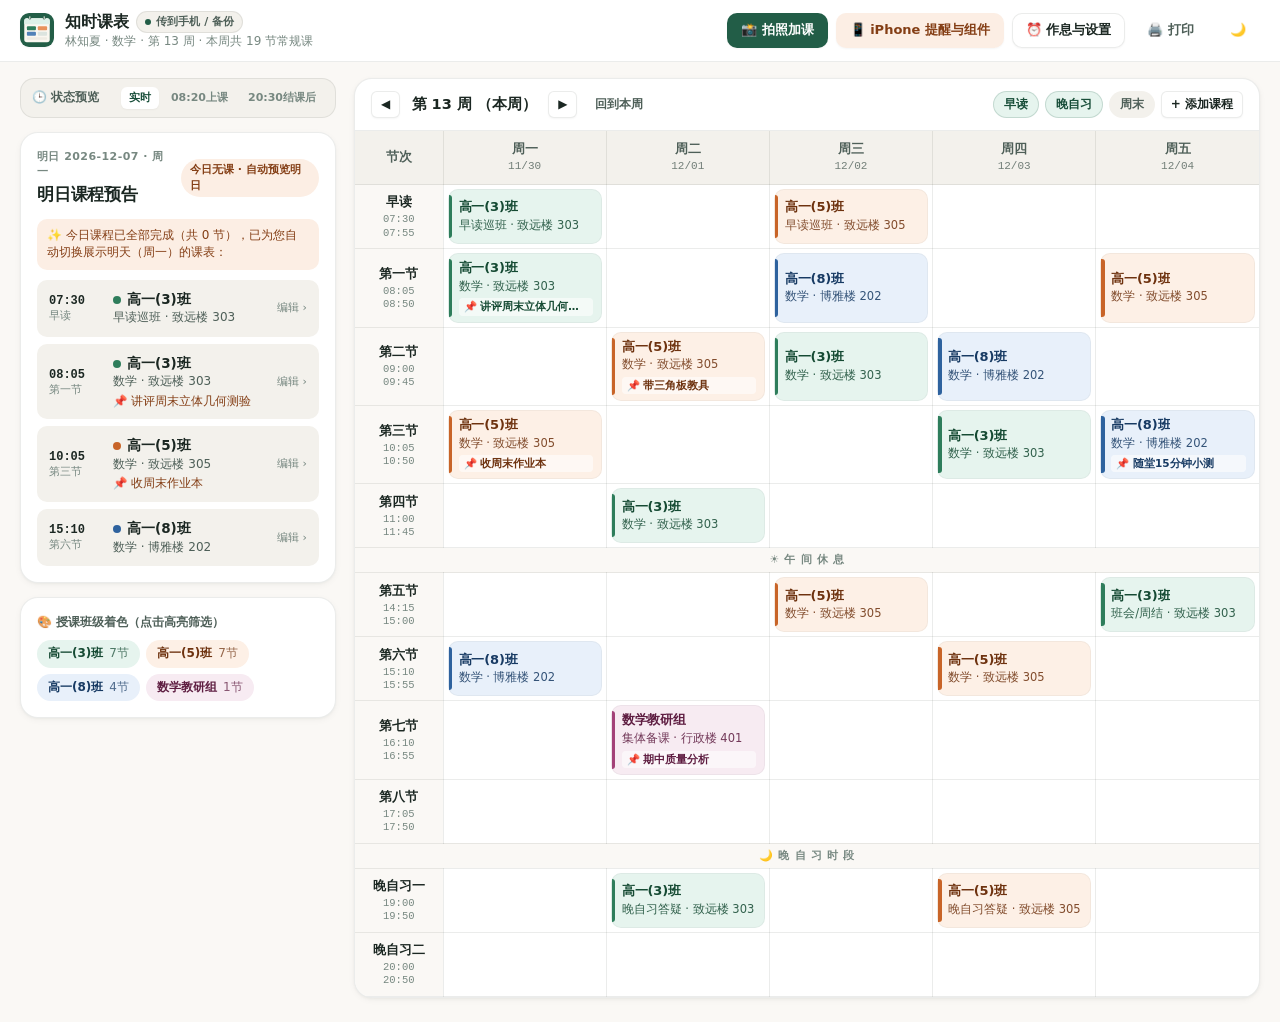
==== commit 417e555c: "feat: add serverless GitHub Pages standalone mode and workflow" ====
--- a/index.html
+++ b/index.html
@@ -11,18 +11,18 @@
   <meta name="apple-mobile-web-app-capable" content="yes" />
   <meta name="apple-mobile-web-app-status-bar-style" content="default" />
   <meta name="apple-mobile-web-app-title" content="知时课表" />
-  <link rel="apple-touch-icon" href="/icons/apple-touch-icon.png" />
-  <link rel="icon" type="image/svg+xml" href="/icons/icon.svg" />
-  <link rel="manifest" href="/manifest.webmanifest" />
-
-  <link rel="stylesheet" href="/styles/index.css" />
+  <link rel="apple-touch-icon" href="./icons/apple-touch-icon.png" />
+  <link rel="icon" type="image/svg+xml" href="./icons/icon.svg" />
+  <link rel="manifest" href="./manifest.webmanifest" />
+
+  <link rel="stylesheet" href="./styles/index.css" />
 </head>
 <body data-mobile-tab="today">
   <!-- Top Navigation Header -->
   <header class="topbar">
     <div class="topbar-inner">
       <div class="brand-group">
-        <img src="/icons/icon.svg" alt="知时课表图标" class="brand-logo" />
+        <img src="./icons/icon.svg" alt="知时课表图标" class="brand-logo" />
         <div class="brand-titles">
           <h1>
             <span>知时课表</span>
@@ -356,7 +356,7 @@
 
         <div class="ocr-split">
           <div class="ocr-photo-box" id="ocr-photo-preview-wrap">
-            <img id="ocr-photo-img" src="/sample-timetable.png" alt="课表原图对照" />
+            <img id="ocr-photo-img" src="./sample-timetable.png" alt="课表原图对照" />
           </div>
           <div style="overflow-x:auto;">
             <table class="proof-grid-table" id="ocr-proof-table"></table>
@@ -387,19 +387,22 @@
         <button type="button" class="btn btn-ghost btn-sm" data-close-modal="modal-ios">✕</button>
       </div>
 
-      <!-- Step 1: 6-digit Sync Code -->
+      <!-- Step 1: Cross-Device Sync (Serverless Link + Optional 6-Digit Server Sync) -->
       <div class="sync-code-box" style="margin-bottom:16px; flex-wrap:wrap;">
         <div>
-          <div style="font-size:12px; font-weight:700; color:var(--ink-secondary);">第一步：6 位多端同步码（免注册 · 电脑排课手机秒同步，同时用于小组件与日历动态订阅）</div>
-          <div style="display:flex; align-items:center; gap:12px; margin-top:4px;">
-            <span class="sync-digits" id="ios-sync-code-display">未开启</span>
-            <span id="ios-sync-status-hint" style="font-size:12px; color:var(--ink-muted);">生成后修改课表将自动云端同步</span>
+          <div style="font-size:12px; font-weight:700; color:var(--ink-secondary);">多端传课表（电脑排好课 → 发到微信在 iPhone Safari 点开即自动同步整张课表）</div>
+          <div style="display:flex; align-items:center; gap:12px; margin-top:4px; flex-wrap:wrap;">
+            <span class="sync-digits" id="ios-sync-code-display">本地就绪</span>
+            <span id="ios-sync-status-hint" style="font-size:12px; color:var(--ink-muted);">支持免服务器加密链接秒传，或后端 6 位码实时同步</span>
           </div>
         </div>
         <div style="display:flex; gap:8px; flex-wrap:wrap; align-items:center;">
-          <button type="button" class="btn btn-primary btn-sm" id="btn-create-sync-code">✨ 一键生成同步码</button>
-          <input class="input" type="text" id="inp-join-sync-code" placeholder="输入已有6位码" maxlength="12" style="width:128px; padding:5px 9px; font-size:12.5px;" />
-          <button type="button" class="btn btn-sm" id="btn-pull-sync-code">拉取同步</button>
+          <button type="button" class="btn btn-amber btn-sm" id="btn-copy-share-link">🔗 复制跨端秒传链接（推荐）</button>
+          <span id="server-sync-controls" style="display:inline-flex; gap:6px; align-items:center; flex-wrap:wrap;">
+            <button type="button" class="btn btn-primary btn-sm" id="btn-create-sync-code">✨ 6位云同步码</button>
+            <input class="input" type="text" id="inp-join-sync-code" placeholder="输入6位码" maxlength="12" style="width:104px; padding:5px 9px; font-size:12.5px;" />
+            <button type="button" class="btn btn-sm" id="btn-pull-sync-code">拉取</button>
+          </span>
         </div>
       </div>
 
@@ -541,6 +544,6 @@
   <!-- Toast Container -->
   <div class="toast-stack" id="toast-stack" aria-live="polite"></div>
 
-  <script type="module" src="/js/app.js"></script>
+  <script type="module" src="./js/app.js"></script>
 </body>
 </html>
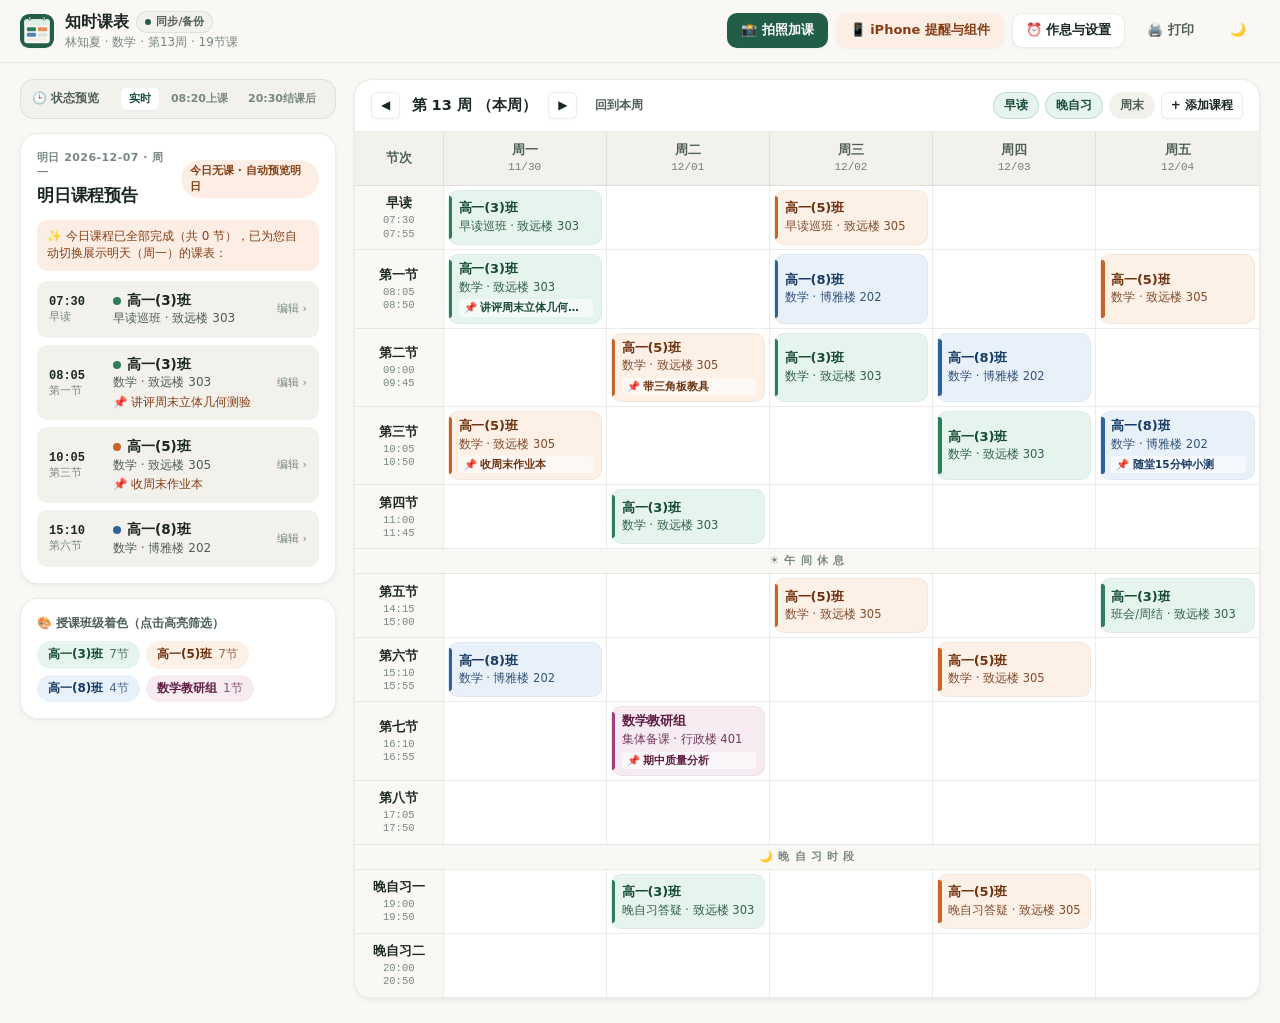
==== commit 14272206: "fix(mobile-ui): fix iPhone header overlap, dark status bar color, and bottom-sheet modals (v1.2.0)" ====
--- a/index.html
+++ b/index.html
@@ -5,15 +5,34 @@
   <meta name="viewport" content="width=device-width, initial-scale=1.0, viewport-fit=cover" />
   <title>知时课表 · 教师极简智能课程表 (PWA)</title>
   <meta name="description" content="专为中小学与职校教师打造的极简智能课程表 PWA：Web端一屏总览、今日上完自动预览明日课程、拍照AI识别导入、支持iPhone日历准时提醒与桌面小组件。" />
-  <meta name="theme-color" content="#235E47" id="meta-theme-color" />
-
-  <!-- iOS Safari PWA Home Screen Support -->
+  <meta name="theme-color" content="#FAF8F4" id="meta-theme-color" />
+
+  <!-- iOS Safari & Standalone PWA Support -->
+  <meta name="mobile-web-app-capable" content="yes" />
   <meta name="apple-mobile-web-app-capable" content="yes" />
   <meta name="apple-mobile-web-app-status-bar-style" content="default" />
   <meta name="apple-mobile-web-app-title" content="知时课表" />
   <link rel="apple-touch-icon" href="./icons/apple-touch-icon.png" />
   <link rel="icon" type="image/svg+xml" href="./icons/icon.svg" />
   <link rel="manifest" href="./manifest.webmanifest" />
+
+  <!-- Pre-paint Theme & iOS Status-Bar Sync (prevents white status bar flash in dark mode) -->
+  <script>
+    (function () {
+      try {
+        var saved = localStorage.getItem("teacher_timetable_theme");
+        var theme = (saved === "dark" || saved === "light")
+          ? saved
+          : (window.matchMedia && window.matchMedia("(prefers-color-scheme: dark)").matches ? "dark" : "light");
+        var bg = theme === "dark" ? "#161A1D" : "#FAF8F4";
+        document.documentElement.setAttribute("data-theme", theme);
+        document.documentElement.style.colorScheme = theme;
+        document.documentElement.style.backgroundColor = bg;
+        var meta = document.getElementById("meta-theme-color");
+        if (meta) meta.setAttribute("content", bg);
+      } catch (e) {}
+    })();
+  </script>
 
   <link rel="stylesheet" href="./styles/index.css" />
 </head>
@@ -25,10 +44,10 @@
         <img src="./icons/icon.svg" alt="知时课表图标" class="brand-logo" />
         <div class="brand-titles">
           <h1>
-            <span>知时课表</span>
-            <button type="button" class="sync-pill" id="btn-sync-pill" title="6位同步码多端同步">
+            <span class="brand-name">知时课表</span>
+            <button type="button" class="sync-pill" id="btn-sync-pill" title="跨端传课表与云同步">
               <span class="sync-dot"></span>
-              <span id="sync-pill-text">本地离线 · 点此同步</span>
+              <span id="sync-pill-text">同步/备份</span>
             </button>
           </h1>
           <div class="brand-subtitle" id="header-subtitle">加载课表中...</div>
@@ -36,19 +55,20 @@
       </div>
 
       <nav class="topbar-actions" aria-label="主工具栏">
-        <button type="button" class="btn btn-primary" id="btn-open-ocr">
+        <button type="button" class="btn btn-primary hide-mobile" id="btn-open-ocr">
           <span>📸 拍照加课</span>
         </button>
-        <button type="button" class="btn btn-amber" id="btn-open-ios">
+        <button type="button" class="btn btn-amber hide-mobile" id="btn-open-ios">
           <span>📱 iPhone 提醒与组件</span>
         </button>
-        <button type="button" class="btn hide-mobile" id="btn-open-settings">
-          <span>⏰ 作息与设置</span>
+        <button type="button" class="btn" id="btn-open-settings" title="学校作息时间与个人设置">
+          <span class="hide-mobile-inline">⏰ 作息与设置</span>
+          <span class="show-mobile-inline">⚙️ 设置</span>
         </button>
         <button type="button" class="btn btn-ghost hide-mobile" id="btn-print" title="打印或导出PDF课表">
           <span>🖨️ 打印</span>
         </button>
-        <button type="button" class="btn btn-ghost" id="btn-theme-toggle" title="切换浅色/深色模式" aria-label="切换主题">
+        <button type="button" class="btn btn-ghost btn-icon-toggle" id="btn-theme-toggle" title="切换浅色/深色模式" aria-label="切换主题">
           <span id="theme-icon">🌙</span>
         </button>
       </nav>
@@ -406,7 +426,7 @@
         </div>
       </div>
 
-      <div style="display:grid; grid-template-columns: repeat(auto-fit, minmax(340px, 1fr)); gap:16px;">
+      <div class="ios-cards-grid">
         <!-- Left Card: Apple System Calendar Reminder + PWA Push -->
         <div class="card" style="background:var(--bg-canvas);">
           <h3 style="margin:0 0 6px; font-size:15.5px;">🔔 1. 苹果手机准时上课提醒（零安装首选）</h3>
--- a/styles/index.css
+++ b/styles/index.css
@@ -136,9 +136,7 @@
   top: 0;
   z-index: 40;
   padding-top: var(--safe-top);
-  background: var(--bg-elevated);
-  backdrop-filter: blur(14px);
-  -webkit-backdrop-filter: blur(14px);
+  background: var(--bg-canvas);
   border-bottom: 1px solid var(--border-hairline);
 }
 
@@ -150,12 +148,14 @@
   align-items: center;
   justify-content: space-between;
   gap: 12px;
+  flex-wrap: nowrap;
 }
 
 .brand-group {
   display: flex;
   align-items: center;
   gap: 11px;
+  flex: 1 1 auto;
   min-width: 0;
 }
 
@@ -167,6 +167,12 @@
   box-shadow: var(--shadow-xs);
 }
 
+.brand-titles {
+  flex: 1 1 auto;
+  min-width: 0;
+  overflow: hidden;
+}
+
 .brand-titles h1 {
   margin: 0;
   font-size: 16px;
@@ -175,15 +181,22 @@
   display: flex;
   align-items: center;
   gap: 8px;
+  min-width: 0;
   white-space: nowrap;
 }
 
+.brand-name {
+  flex-shrink: 0;
+}
+
 .brand-subtitle {
+  display: block;
+  margin-top: 1px;
   font-size: 12px;
   color: var(--ink-muted);
-  display: flex;
-  align-items: center;
-  gap: 8px;
+  white-space: nowrap;
+  overflow: hidden;
+  text-overflow: ellipsis;
 }
 
 .sync-pill {
@@ -194,6 +207,7 @@
   border-radius: 99px;
   font-size: 11px;
   font-weight: 600;
+  flex-shrink: 0;
   background: var(--bg-subtle);
   color: var(--ink-secondary);
   border: 1px solid var(--border-hairline);
@@ -217,7 +231,17 @@
   display: flex;
   align-items: center;
   gap: 8px;
-  flex-wrap: wrap;
+  flex-shrink: 0;
+  flex-wrap: nowrap;
+}
+
+.show-mobile-inline {
+  display: none;
+}
+
+.btn-icon-toggle {
+  min-width: 36px;
+  padding: 7px 10px;
 }
 
 /* ==========================================================================
@@ -1304,6 +1328,12 @@
   color: var(--brand);
 }
 
+.ios-cards-grid {
+  display: grid;
+  grid-template-columns: repeat(2, minmax(0, 1fr));
+  gap: 16px;
+}
+
 /* ==========================================================================
    Mobile Bottom Tab Bar & Responsive Adaptation
    ========================================================================== */
@@ -1341,11 +1371,71 @@
 
 @media (max-width: 980px) {
   .topbar-inner {
-    padding: 9px 14px;
-  }
-
-  .topbar-actions .hide-mobile {
-    display: none;
+    padding: 8px 14px;
+    gap: 10px;
+  }
+
+  .brand-group {
+    gap: 10px;
+  }
+
+  .brand-logo {
+    width: 32px;
+    height: 32px;
+    border-radius: 8px;
+  }
+
+  .brand-titles h1 {
+    font-size: 15.5px;
+    gap: 6px;
+  }
+
+  .brand-subtitle {
+    font-size: 11.5px;
+  }
+
+  .sync-pill {
+    padding: 1px 7px;
+    font-size: 10.5px;
+  }
+
+  .topbar-actions {
+    gap: 6px;
+  }
+
+  .topbar-actions .hide-mobile,
+  .hide-mobile-inline {
+    display: none !important;
+  }
+
+  .show-mobile-inline {
+    display: inline;
+  }
+
+  #btn-open-settings {
+    height: 34px;
+    padding: 0 10px;
+    font-size: 12.5px;
+    border-radius: 9px;
+  }
+
+  .btn-icon-toggle {
+    width: 34px;
+    height: 34px;
+    min-width: 34px;
+    padding: 0;
+    border-radius: 9px;
+    background: var(--bg-subtle);
+    border: 1px solid var(--border-hairline);
+  }
+
+  /* Prevent iOS Safari viewport auto-zoom when tapping form controls */
+  .input, .select, .textarea {
+    font-size: 16px;
+  }
+
+  .ios-cards-grid {
+    grid-template-columns: 1fr;
   }
 
   .workspace {
@@ -1438,6 +1528,38 @@
   }
 }
 
+@media (max-width: 640px) {
+  .sim-bar {
+    padding: 7px 10px;
+  }
+
+  .sim-bar-label {
+    white-space: nowrap;
+    font-size: 11.5px;
+  }
+
+  .modal-backdrop {
+    align-items: flex-end;
+    padding: 0;
+  }
+
+  .modal-panel,
+  .modal-panel.modal-wide {
+    max-width: 100%;
+    max-height: 90vh;
+    max-height: 90dvh;
+    border-radius: 22px 22px 0 0;
+    border-bottom: none;
+    padding: 18px 16px calc(20px + var(--safe-bottom));
+  }
+}
+
+@media (max-width: 359px) {
+  .sync-pill {
+    display: none;
+  }
+}
+
 @media print {
   .topbar, .focus-rail, .grid-toolbar, .mobile-tabbar, .modal-backdrop {
     display: none !important;
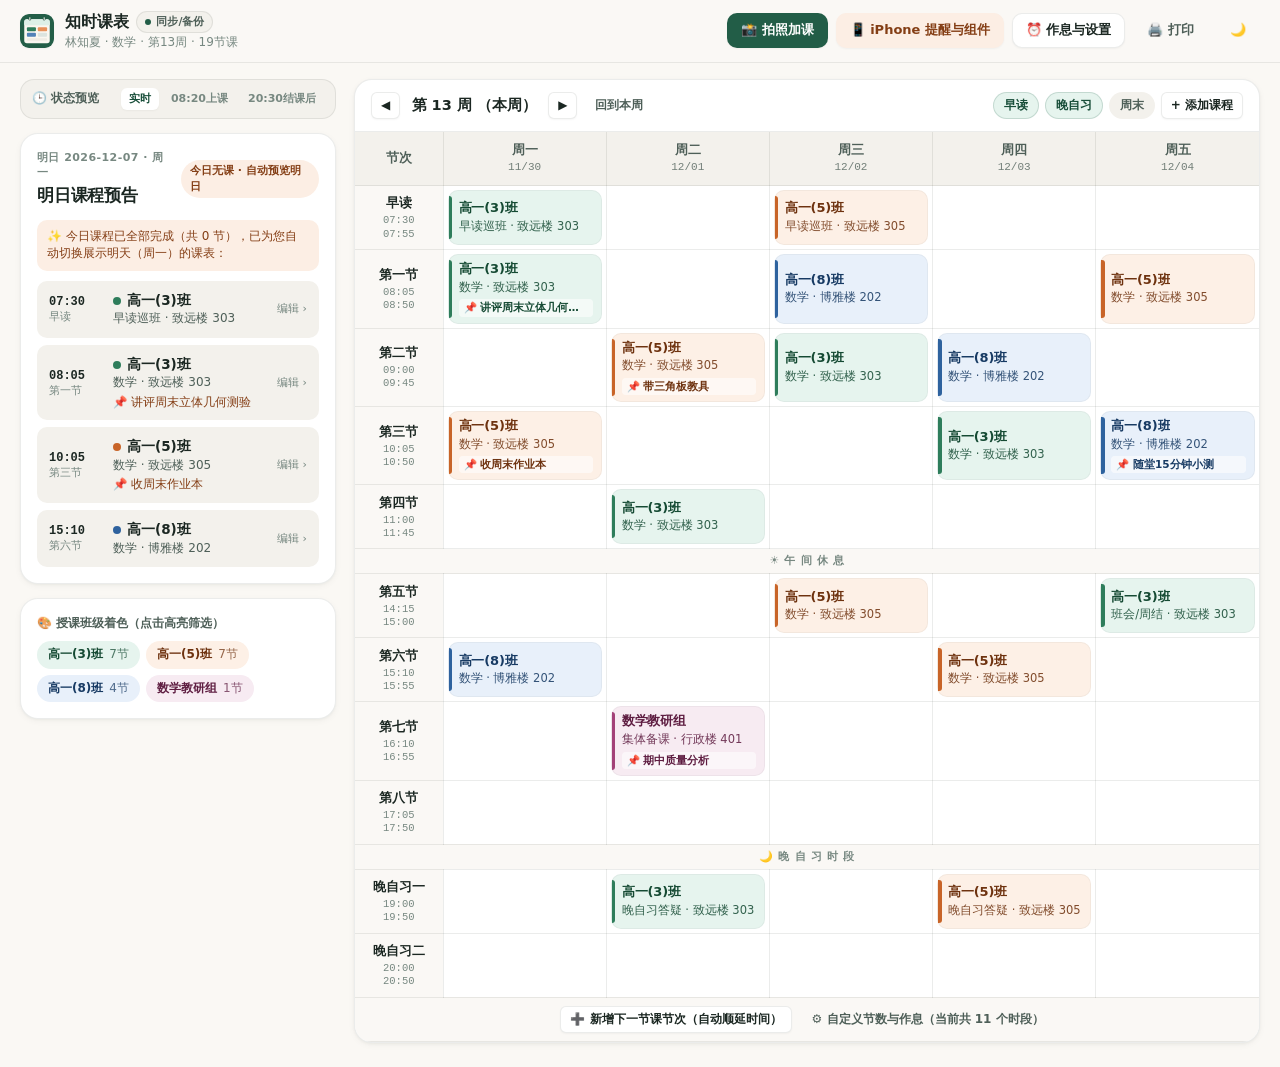
==== commit 90f2f79e: "feat(periods): add unlimited dynamic period add/insert/delete, custom AM/PM/Eve generator, and 10+ p" ====
--- a/index.html
+++ b/index.html
@@ -178,7 +178,10 @@
             <select class="select" id="inp-les-day"></select>
           </div>
           <div class="form-field">
-            <label for="inp-les-period">节次</label>
+            <label for="inp-les-period" style="display:flex; align-items:center; justify-content:space-between; gap:6px;">
+              <span>节次</span>
+              <button type="button" class="quick-tag" id="btn-lesson-add-period" title="当前节次不够？点击直接新增下一节课">+ 新增节次</button>
+            </label>
             <select class="select" id="inp-les-period"></select>
           </div>
           <div class="form-field">
@@ -512,13 +515,13 @@
     <div class="modal-panel modal-wide">
       <div class="modal-head">
         <div>
-          <h2 id="modal-settings-title">⏰ 学校作息时间与个人设置</h2>
-          <p>内置中小学标准节次模板，支持一键批量顺延每节课时长与数据备份</p>
+          <h2 id="modal-settings-title">⏰ 学校作息时间与节次自由管理</h2>
+          <p>节数不设上限：可自由新增第8/9/10+节课、删除或排序任意时段，也支持按上下午节数一键排表</p>
         </div>
         <button type="button" class="btn btn-ghost btn-sm" data-close-modal="modal-settings">✕</button>
       </div>
 
-      <div class="form-grid" style="margin-bottom:16px;">
+      <div class="form-grid" style="margin-bottom:12px;">
         <div class="form-field">
           <label for="inp-set-teacher">教师称呼</label>
           <input class="input" type="text" id="inp-set-teacher" placeholder="如：林老师" />
@@ -532,16 +535,63 @@
           <input class="input" type="date" id="inp-set-semstart" />
         </div>
         <div class="form-field">
-          <label>一键套用标准作息模板</label>
-          <div style="display:flex; gap:8px;">
-            <button type="button" class="btn btn-sm" id="btn-preset-45">初高中 45 分钟制</button>
-            <button type="button" class="btn btn-sm" id="btn-preset-40">小学 40 分钟制</button>
-          </div>
-        </div>
-      </div>
-
-      <div style="max-height:300px; overflow-y:auto; border:1px solid var(--border-hairline); border-radius:var(--radius-md); padding:10px;">
-        <table class="proof-grid-table" id="settings-periods-table"></table>
+          <label>常用学校作息预设模板</label>
+          <div style="display:flex; gap:6px; flex-wrap:wrap;">
+            <button type="button" class="btn btn-sm" id="btn-preset-45">初高中 45分 (8节+晚二)</button>
+            <button type="button" class="btn btn-sm" id="btn-preset-40">小学/初中 40分 (8节+课后)</button>
+            <button type="button" class="btn btn-sm" id="btn-preset-high">高中/职校 (10节+晚三)</button>
+          </div>
+        </div>
+      </div>
+
+      <!-- Quick Custom Period Count Generator -->
+      <div class="period-gen-bar">
+        <span class="period-gen-title">⚡ 自定义节数一键生成：</span>
+        <label class="period-gen-chk">
+          <input type="checkbox" id="chk-gen-mr" checked />
+          <span>含早读</span>
+        </label>
+        <label class="period-gen-item">
+          <span>上午</span>
+          <input class="input period-gen-num" type="number" id="inp-gen-am" min="0" max="10" value="4" />
+          <span>节</span>
+        </label>
+        <label class="period-gen-item">
+          <span>下午</span>
+          <input class="input period-gen-num" type="number" id="inp-gen-pm" min="0" max="10" value="4" />
+          <span>节</span>
+        </label>
+        <label class="period-gen-item">
+          <span>晚间</span>
+          <input class="input period-gen-num" type="number" id="inp-gen-eve" min="0" max="6" value="2" />
+          <span>节</span>
+        </label>
+        <label class="period-gen-item">
+          <span>单节</span>
+          <input class="input period-gen-num" type="number" id="inp-gen-dur" min="20" max="120" step="5" value="45" style="width:58px;" />
+          <span>分</span>
+        </label>
+        <button type="button" class="btn btn-amber btn-sm" id="btn-gen-custom-periods">按此节数生成</button>
+      </div>
+
+      <div class="period-list-header">
+        <span id="settings-periods-count-label">当前共 11 个时段 · 可随时增删改</span>
+        <button type="button" class="btn btn-ghost btn-sm" id="btn-cascade-times" title="保留每个时段首节开始时间与时长，按10分钟课间自动顺延后续时间">
+          ⏱️ 按课间 10 分钟顺延重算时间
+        </button>
+      </div>
+
+      <div class="period-table-wrap">
+        <table class="proof-grid-table period-editor-table" id="settings-periods-table"></table>
+      </div>
+
+      <div class="period-add-bar">
+        <button type="button" class="btn btn-primary btn-sm" id="btn-add-regular-period">
+          ➕ 新增一节课（自动生成第8/9/10…节并顺延时间）
+        </button>
+        <button type="button" class="btn btn-sm" id="btn-add-evening-period">
+          🌙 新增晚自习 / 晚课时段
+        </button>
       </div>
 
       <div class="modal-foot" style="flex-wrap:wrap;">
--- a/styles/index.css
+++ b/styles/index.css
@@ -1332,6 +1332,134 @@
   display: grid;
   grid-template-columns: repeat(2, minmax(0, 1fr));
   gap: 16px;
+}
+
+/* ==========================================================================
+   Dynamic Period Generator & Editor (#modal-settings + Timetable Footer)
+   ========================================================================== */
+.period-gen-bar {
+  display: flex;
+  align-items: center;
+  flex-wrap: wrap;
+  gap: 8px 10px;
+  padding: 10px 12px;
+  margin-bottom: 10px;
+  border-radius: var(--radius-md);
+  background: var(--bg-subtle);
+  border: 1px solid var(--border-hairline);
+  font-size: 12.5px;
+}
+
+.period-gen-title {
+  font-weight: 700;
+  color: var(--ink-primary);
+}
+
+.period-gen-chk,
+.period-gen-item {
+  display: inline-flex;
+  align-items: center;
+  gap: 5px;
+  color: var(--ink-secondary);
+  font-weight: 600;
+}
+
+.period-gen-num {
+  width: 50px;
+  padding: 4px 6px;
+  text-align: center;
+  font-size: 12.5px;
+  font-weight: 700;
+}
+
+.period-list-header {
+  display: flex;
+  align-items: center;
+  justify-content: space-between;
+  gap: 8px;
+  flex-wrap: wrap;
+  margin-bottom: 6px;
+  font-size: 12px;
+  font-weight: 700;
+  color: var(--ink-secondary);
+}
+
+.period-table-wrap {
+  max-height: 320px;
+  overflow: auto;
+  border: 1px solid var(--border-hairline);
+  border-radius: var(--radius-md);
+  background: var(--bg-canvas);
+}
+
+.period-editor-table {
+  min-width: 580px;
+  table-layout: auto;
+}
+
+.period-editor-table thead th {
+  position: sticky;
+  top: 0;
+  z-index: 2;
+  background: var(--bg-subtle);
+  padding: 7px 6px;
+  font-size: 12px;
+}
+
+.period-editor-table td {
+  padding: 5px 6px;
+  vertical-align: middle;
+}
+
+.period-row-actions {
+  display: inline-flex;
+  align-items: center;
+  justify-content: center;
+  gap: 4px;
+  white-space: nowrap;
+}
+
+.p-act-btn {
+  padding: 3px 7px;
+  font-size: 11.5px;
+  font-weight: 600;
+  border-radius: 6px;
+  border: 1px solid var(--border-hairline);
+  background: var(--bg-surface);
+  color: var(--ink-secondary);
+  transition: background 0.12s ease, color 0.12s ease;
+}
+
+.p-act-btn:hover {
+  background: var(--brand-soft);
+  color: var(--brand-ink);
+}
+
+.p-act-btn.danger:hover {
+  background: var(--danger-soft);
+  color: var(--danger);
+}
+
+.period-add-bar {
+  display: flex;
+  align-items: center;
+  gap: 8px;
+  flex-wrap: wrap;
+  margin-top: 10px;
+}
+
+.timetable-add-period-row td {
+  padding: 8px 12px;
+  background: var(--bg-canvas);
+  text-align: center;
+}
+
+.timetable-add-period-inner {
+  display: inline-flex;
+  align-items: center;
+  justify-content: center;
+  gap: 10px;
+  flex-wrap: wrap;
 }
 
 /* ==========================================================================
@@ -1561,7 +1689,7 @@
 }
 
 @media print {
-  .topbar, .focus-rail, .grid-toolbar, .mobile-tabbar, .modal-backdrop {
+  .topbar, .focus-rail, .grid-toolbar, .mobile-tabbar, .modal-backdrop, .timetable-add-period-row {
     display: none !important;
   }
   .workspace {
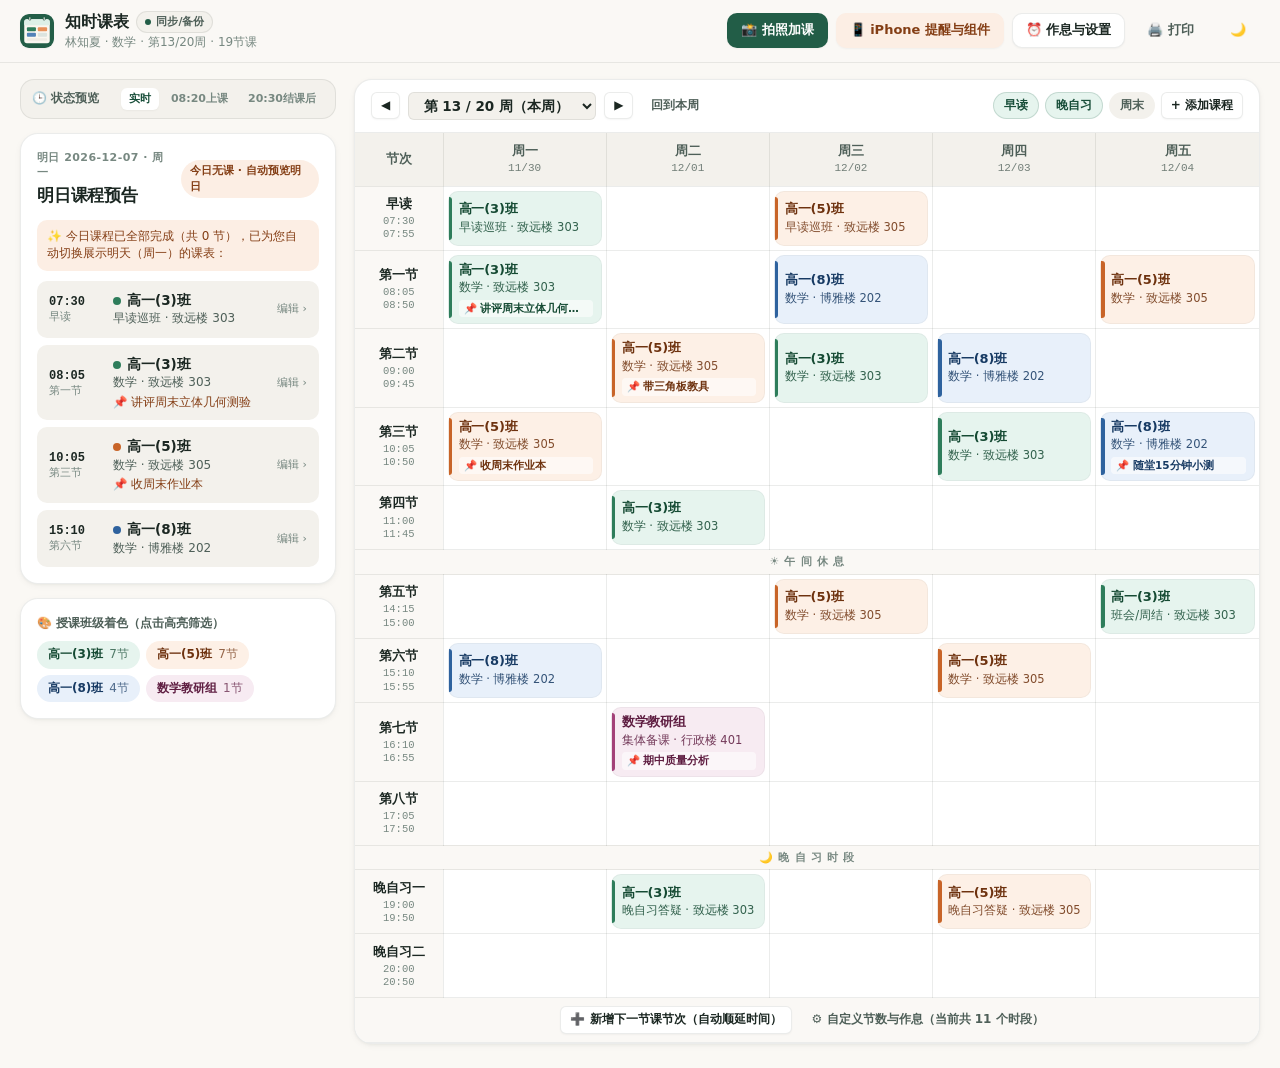
==== commit 71523e8b: "fix(weeks): bound week navigation to 1..totalWeeks (default 20) with dropdown selector and setting (" ====
--- a/index.html
+++ b/index.html
@@ -110,7 +110,7 @@
       <div class="grid-toolbar">
         <div class="week-nav">
           <button type="button" class="btn btn-sm" id="btn-prev-week" aria-label="上一周">◀</button>
-          <span class="week-label" id="week-nav-label">第 1 周</span>
+          <select class="week-select" id="week-nav-select" aria-label="选择周次"></select>
           <button type="button" class="btn btn-sm" id="btn-next-week" aria-label="下一周">▶</button>
           <button type="button" class="btn btn-ghost btn-sm" id="btn-reset-week">回到本周</button>
         </div>
@@ -531,8 +531,15 @@
           <input class="input" type="text" id="inp-set-subject" placeholder="如：数学" />
         </div>
         <div class="form-field">
-          <label for="inp-set-semstart">本学期第一周周一日期（用于计算第几周与单双周）</label>
-          <input class="input" type="date" id="inp-set-semstart" />
+          <label for="inp-set-semstart">本学期第一周周一日期与总周数（默认 20 周）</label>
+          <div style="display:flex; gap:8px; align-items:center;">
+            <input class="input" type="date" id="inp-set-semstart" style="flex:1; min-width:0;" />
+            <label style="display:inline-flex; align-items:center; gap:4px; font-size:12.5px; color:var(--ink-secondary); white-space:nowrap; margin:0;">
+              <span>共</span>
+              <input class="input" type="number" id="inp-set-totalweeks" min="1" max="52" value="20" style="width:68px; text-align:center;" aria-label="本学期总周数" />
+              <span>周</span>
+            </label>
+          </div>
         </div>
         <div class="form-field">
           <label>常用学校作息预设模板</label>
--- a/styles/index.css
+++ b/styles/index.css
@@ -273,6 +273,13 @@
   transform: scale(0.98);
 }
 
+.btn:disabled {
+  opacity: 0.36;
+  cursor: not-allowed;
+  transform: none;
+  pointer-events: none;
+}
+
 .btn-primary {
   background: var(--brand);
   color: #FFFFFF;
@@ -734,6 +741,27 @@
   font-weight: 700;
   min-width: 132px;
   text-align: center;
+}
+
+.week-select {
+  font-family: inherit;
+  font-size: 13.5px;
+  font-weight: 700;
+  color: var(--ink-primary);
+  background: var(--bg-subtle);
+  border: 1px solid var(--border-hairline);
+  border-radius: var(--radius-xs);
+  padding: 4px 10px;
+  min-width: 138px;
+  text-align: center;
+  cursor: pointer;
+  transition: border-color 0.15s ease, background 0.15s ease;
+}
+
+.week-select:hover,
+.week-select:focus {
+  border-color: var(--brand);
+  outline: none;
 }
 
 .grid-toggles {
